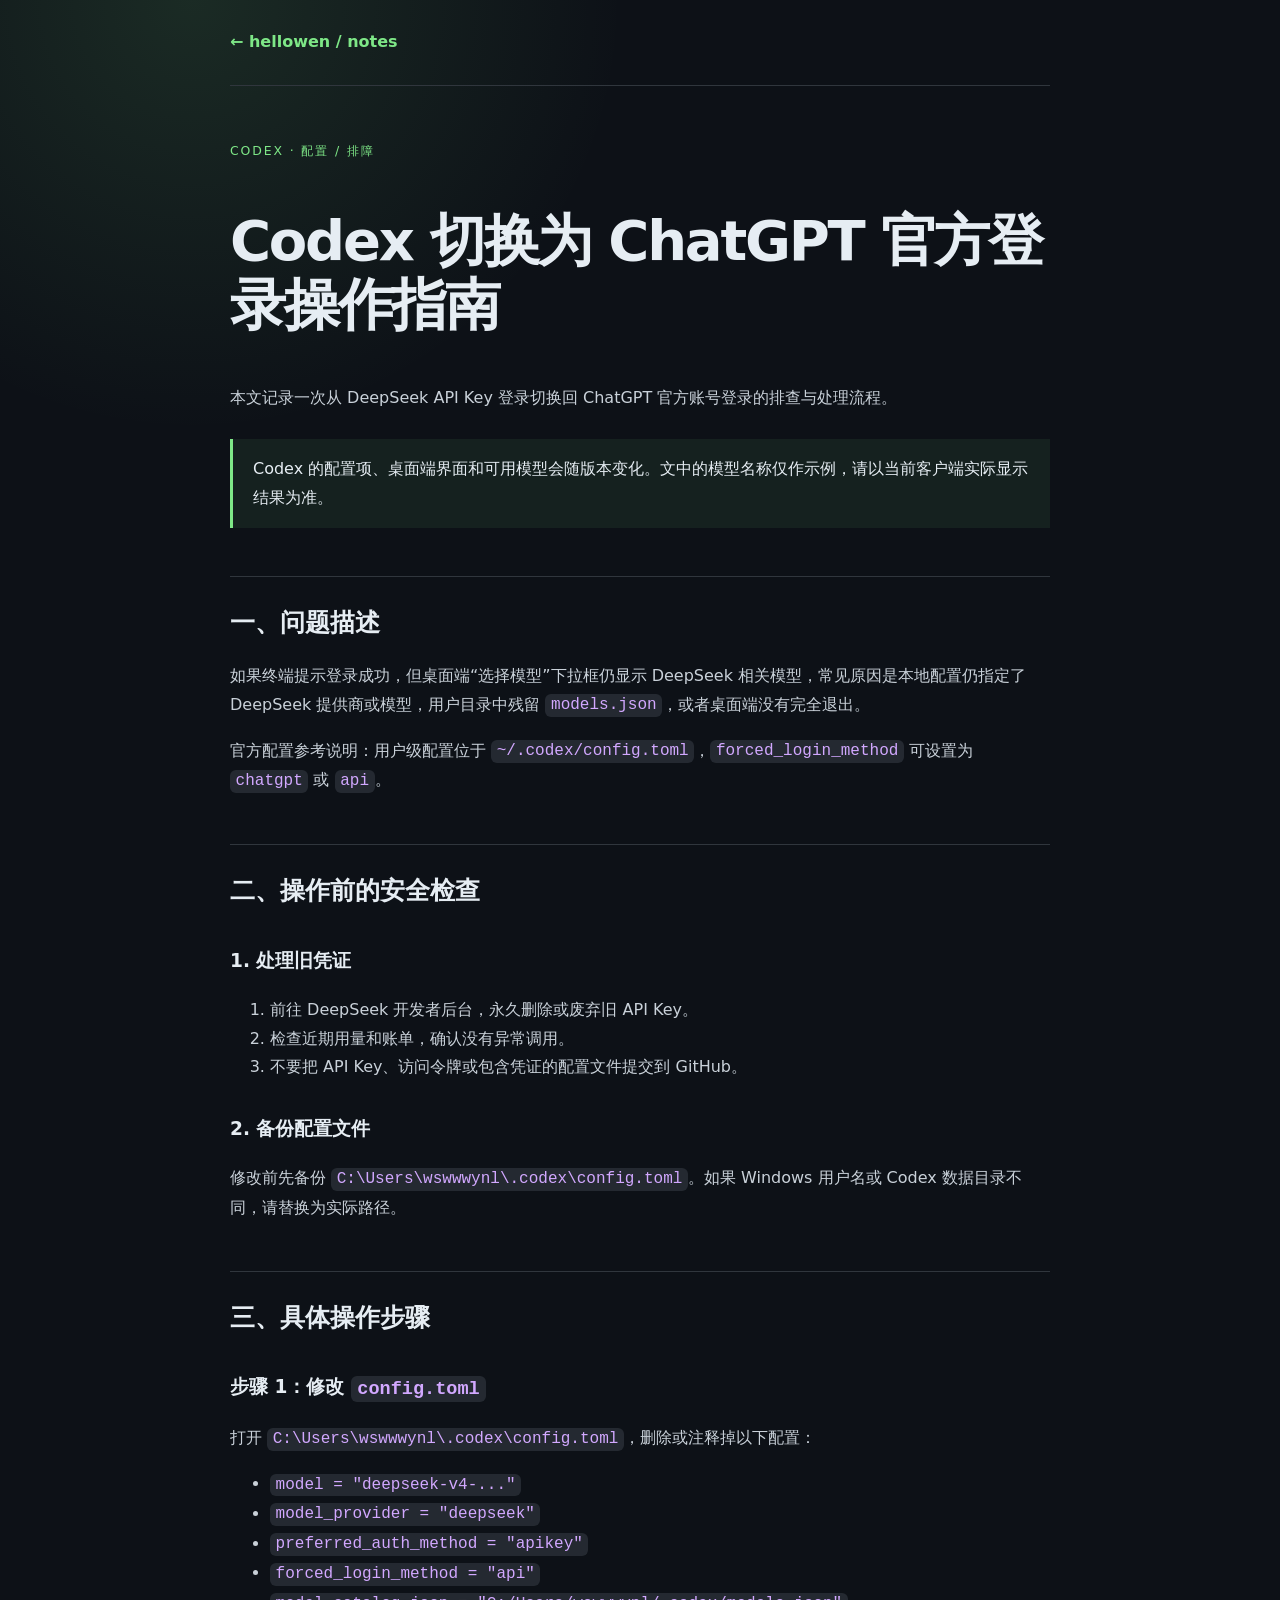
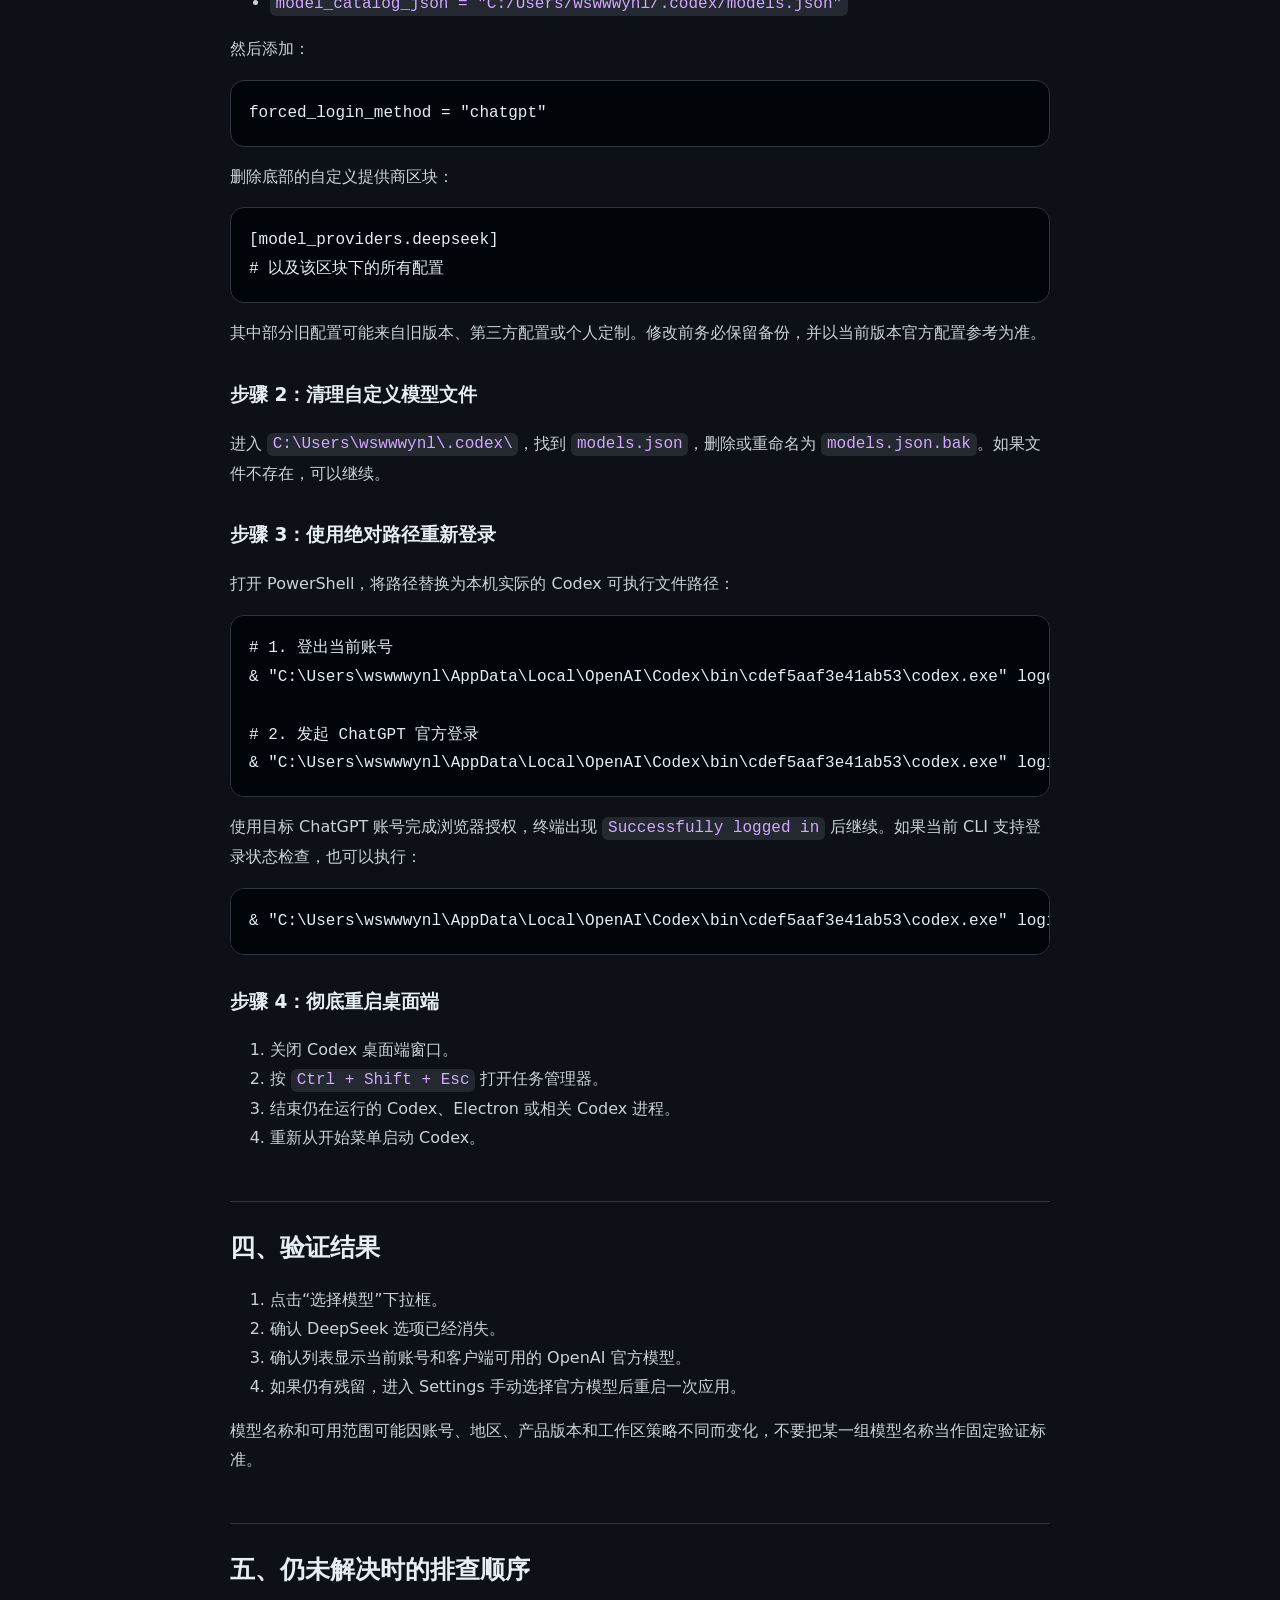
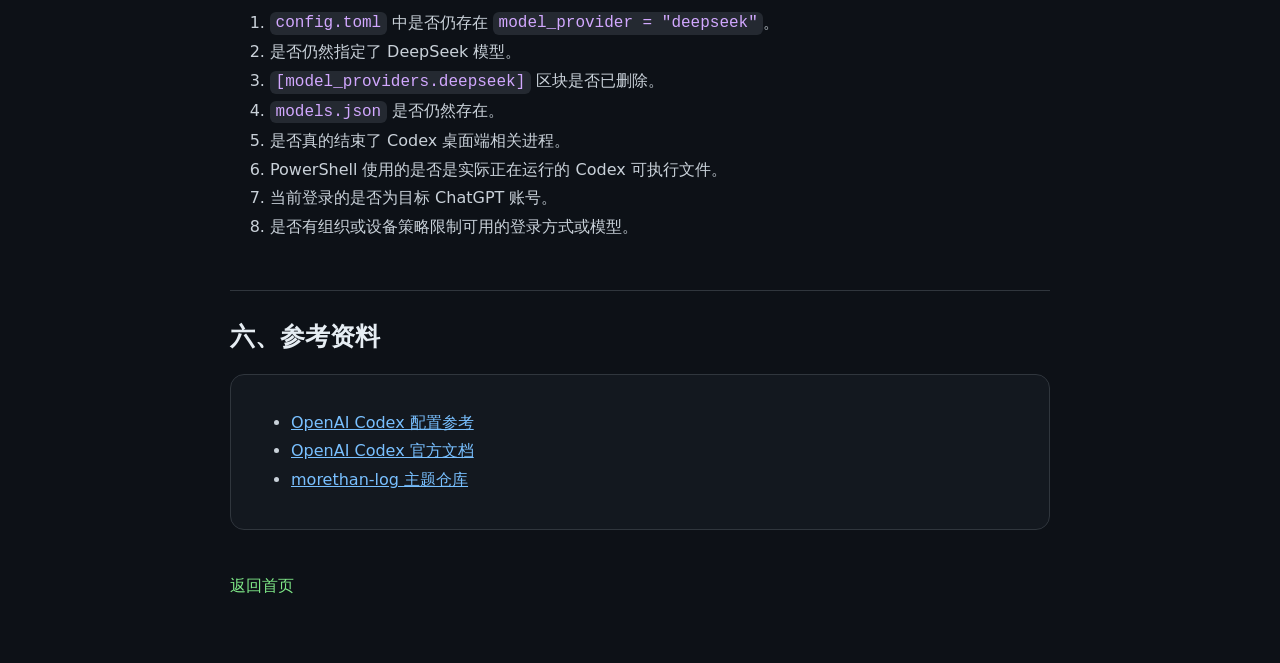
==== codex-chatgpt-login.html @ da6d73be "docs: add styled HTML reading page" ====
<!doctype html>
<html lang="zh-CN">
<head>
  <meta charset="utf-8">
  <meta name="viewport" content="width=device-width, initial-scale=1">
  <title>Codex 切换为 ChatGPT 官方登录操作指南 · hellowen</title>
  <style>
    :root{color-scheme:dark;--bg:#0d1117;--text:#e6edf3;--muted:#8b949e;--line:#30363d;--green:#7ee787;--blue:#79c0ff}*{box-sizing:border-box}body{margin:0;background:radial-gradient(circle at 15% 0,#7ee7871f,transparent 27rem),var(--bg);color:var(--text);font:16px/1.8 system-ui,-apple-system,"Segoe UI","Noto Sans SC",sans-serif}.shell{width:min(820px,calc(100% - 34px));margin:auto}.topbar{padding:28px 0;border-bottom:1px solid var(--line)}.topbar a{color:var(--green);text-decoration:none;font-weight:700}article{padding:54px 0 80px}.eyebrow{color:var(--green);font-size:.78rem;letter-spacing:.15em;text-transform:uppercase}h1{font-size:clamp(2rem,6vw,3.5rem);line-height:1.15;letter-spacing:-.04em}h2{margin:48px 0 14px;padding-top:24px;border-top:1px solid var(--line);font-size:1.55rem}h3{margin-top:30px;font-size:1.16rem}p,li{color:#c9d1d9}blockquote{margin:26px 0;padding:16px 20px;border-left:3px solid var(--green);background:#7ee78712}code{padding:.15em .35em;border-radius:6px;background:#6e768140;color:#d2a8ff}pre{overflow:auto;padding:18px;border:1px solid var(--line);border-radius:14px;background:#010409}pre code{padding:0;background:none;color:var(--text)}a{color:var(--blue)}.back{display:inline-block;margin-top:42px;color:var(--green);text-decoration:none}.refs{padding:18px 20px;border:1px solid var(--line);border-radius:14px;background:#161b22cc}
  </style>
</head>
<body><div class="shell"><div class="topbar"><a href="./">← hellowen / notes</a></div><article>
  <div class="eyebrow">Codex · 配置 / 排障</div>
  <h1>Codex 切换为 ChatGPT 官方登录操作指南</h1>
  <p>本文记录一次从 DeepSeek API Key 登录切换回 ChatGPT 官方账号登录的排查与处理流程。</p>
  <blockquote>Codex 的配置项、桌面端界面和可用模型会随版本变化。文中的模型名称仅作示例，请以当前客户端实际显示结果为准。</blockquote>
  <h2>一、问题描述</h2>
  <p>如果终端提示登录成功，但桌面端“选择模型”下拉框仍显示 DeepSeek 相关模型，常见原因是本地配置仍指定了 DeepSeek 提供商或模型，用户目录中残留 <code>models.json</code>，或者桌面端没有完全退出。</p>
  <p>官方配置参考说明：用户级配置位于 <code>~/.codex/config.toml</code>，<code>forced_login_method</code> 可设置为 <code>chatgpt</code> 或 <code>api</code>。</p>
  <h2>二、操作前的安全检查</h2>
  <h3>1. 处理旧凭证</h3>
  <ol><li>前往 DeepSeek 开发者后台，永久删除或废弃旧 API Key。</li><li>检查近期用量和账单，确认没有异常调用。</li><li>不要把 API Key、访问令牌或包含凭证的配置文件提交到 GitHub。</li></ol>
  <h3>2. 备份配置文件</h3>
  <p>修改前先备份 <code>C:\Users\wswwwynl\.codex\config.toml</code>。如果 Windows 用户名或 Codex 数据目录不同，请替换为实际路径。</p>
  <h2>三、具体操作步骤</h2>
  <h3>步骤 1：修改 <code>config.toml</code></h3>
  <p>打开 <code>C:\Users\wswwwynl\.codex\config.toml</code>，删除或注释掉以下配置：</p>
  <ul><li><code>model = "deepseek-v4-..."</code></li><li><code>model_provider = "deepseek"</code></li><li><code>preferred_auth_method = "apikey"</code></li><li><code>forced_login_method = "api"</code></li><li><code>model_catalog_json = "C:/Users/wswwwynl/.codex/models.json"</code></li></ul>
  <p>然后添加：</p><pre><code>forced_login_method = "chatgpt"</code></pre>
  <p>删除底部的自定义提供商区块：</p><pre><code>[model_providers.deepseek]
# 以及该区块下的所有配置</code></pre>
  <p>其中部分旧配置可能来自旧版本、第三方配置或个人定制。修改前务必保留备份，并以当前版本官方配置参考为准。</p>
  <h3>步骤 2：清理自定义模型文件</h3>
  <p>进入 <code>C:\Users\wswwwynl\.codex\</code>，找到 <code>models.json</code>，删除或重命名为 <code>models.json.bak</code>。如果文件不存在，可以继续。</p>
  <h3>步骤 3：使用绝对路径重新登录</h3>
  <p>打开 PowerShell，将路径替换为本机实际的 Codex 可执行文件路径：</p>
  <pre><code># 1. 登出当前账号
&amp; "C:\Users\wswwwynl\AppData\Local\OpenAI\Codex\bin\cdef5aaf3e41ab53\codex.exe" logout

# 2. 发起 ChatGPT 官方登录
&amp; "C:\Users\wswwwynl\AppData\Local\OpenAI\Codex\bin\cdef5aaf3e41ab53\codex.exe" login</code></pre>
  <p>使用目标 ChatGPT 账号完成浏览器授权，终端出现 <code>Successfully logged in</code> 后继续。如果当前 CLI 支持登录状态检查，也可以执行：</p>
  <pre><code>&amp; "C:\Users\wswwwynl\AppData\Local\OpenAI\Codex\bin\cdef5aaf3e41ab53\codex.exe" login status</code></pre>
  <h3>步骤 4：彻底重启桌面端</h3>
  <ol><li>关闭 Codex 桌面端窗口。</li><li>按 <code>Ctrl + Shift + Esc</code> 打开任务管理器。</li><li>结束仍在运行的 Codex、Electron 或相关 Codex 进程。</li><li>重新从开始菜单启动 Codex。</li></ol>
  <h2>四、验证结果</h2>
  <ol><li>点击“选择模型”下拉框。</li><li>确认 DeepSeek 选项已经消失。</li><li>确认列表显示当前账号和客户端可用的 OpenAI 官方模型。</li><li>如果仍有残留，进入 Settings 手动选择官方模型后重启一次应用。</li></ol>
  <p>模型名称和可用范围可能因账号、地区、产品版本和工作区策略不同而变化，不要把某一组模型名称当作固定验证标准。</p>
  <h2>五、仍未解决时的排查顺序</h2>
  <ol><li><code>config.toml</code> 中是否仍存在 <code>model_provider = "deepseek"</code>。</li><li>是否仍然指定了 DeepSeek 模型。</li><li><code>[model_providers.deepseek]</code> 区块是否已删除。</li><li><code>models.json</code> 是否仍然存在。</li><li>是否真的结束了 Codex 桌面端相关进程。</li><li>PowerShell 使用的是否是实际正在运行的 Codex 可执行文件。</li><li>当前登录的是否为目标 ChatGPT 账号。</li><li>是否有组织或设备策略限制可用的登录方式或模型。</li></ol>
  <h2>六、参考资料</h2><div class="refs"><ul><li><a href="https://learn.chatgpt.com/docs/config-file/config-reference">OpenAI Codex 配置参考</a></li><li><a href="https://developers.openai.com/learn/codex">OpenAI Codex 官方文档</a></li><li><a href="https://github.com/morethanmin/morethan-log">morethan-log 主题仓库</a></li></ul></div>
  <a class="back" href="./">返回首页</a>
</article></div></body></html>
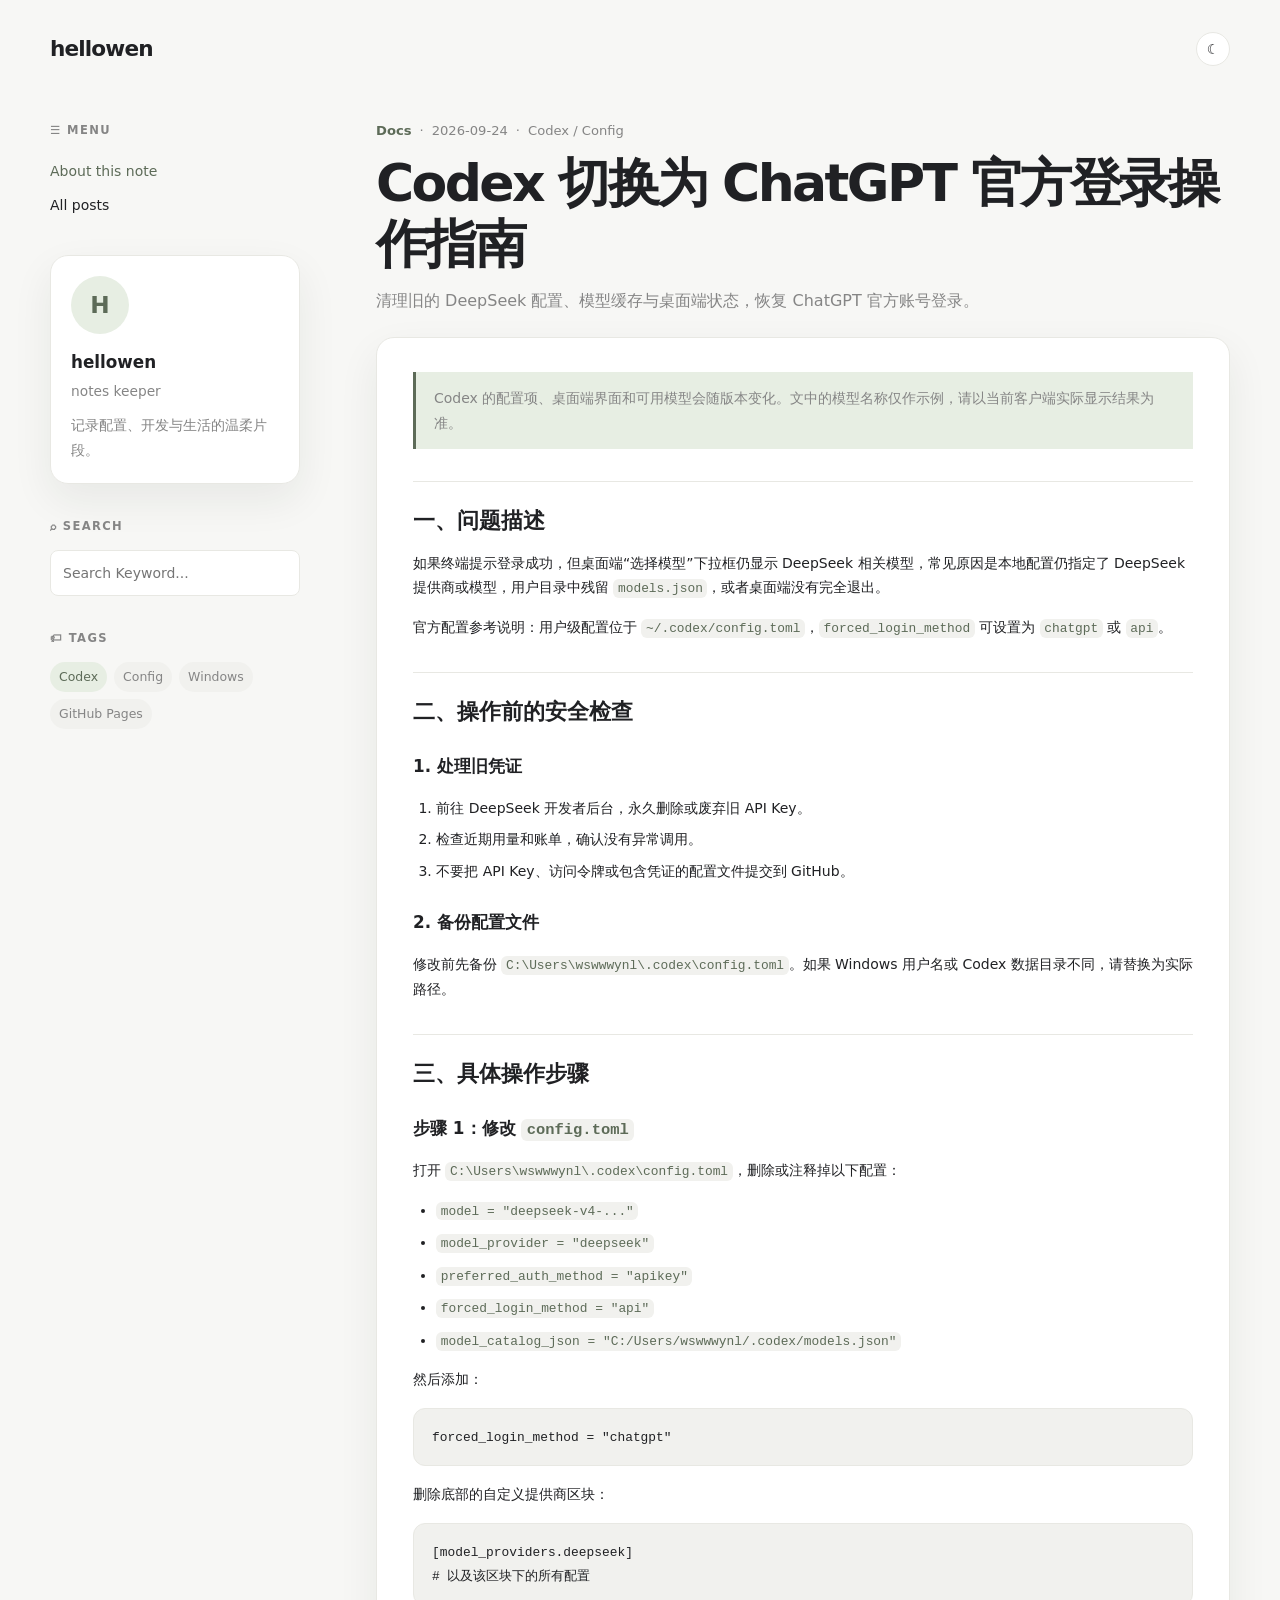
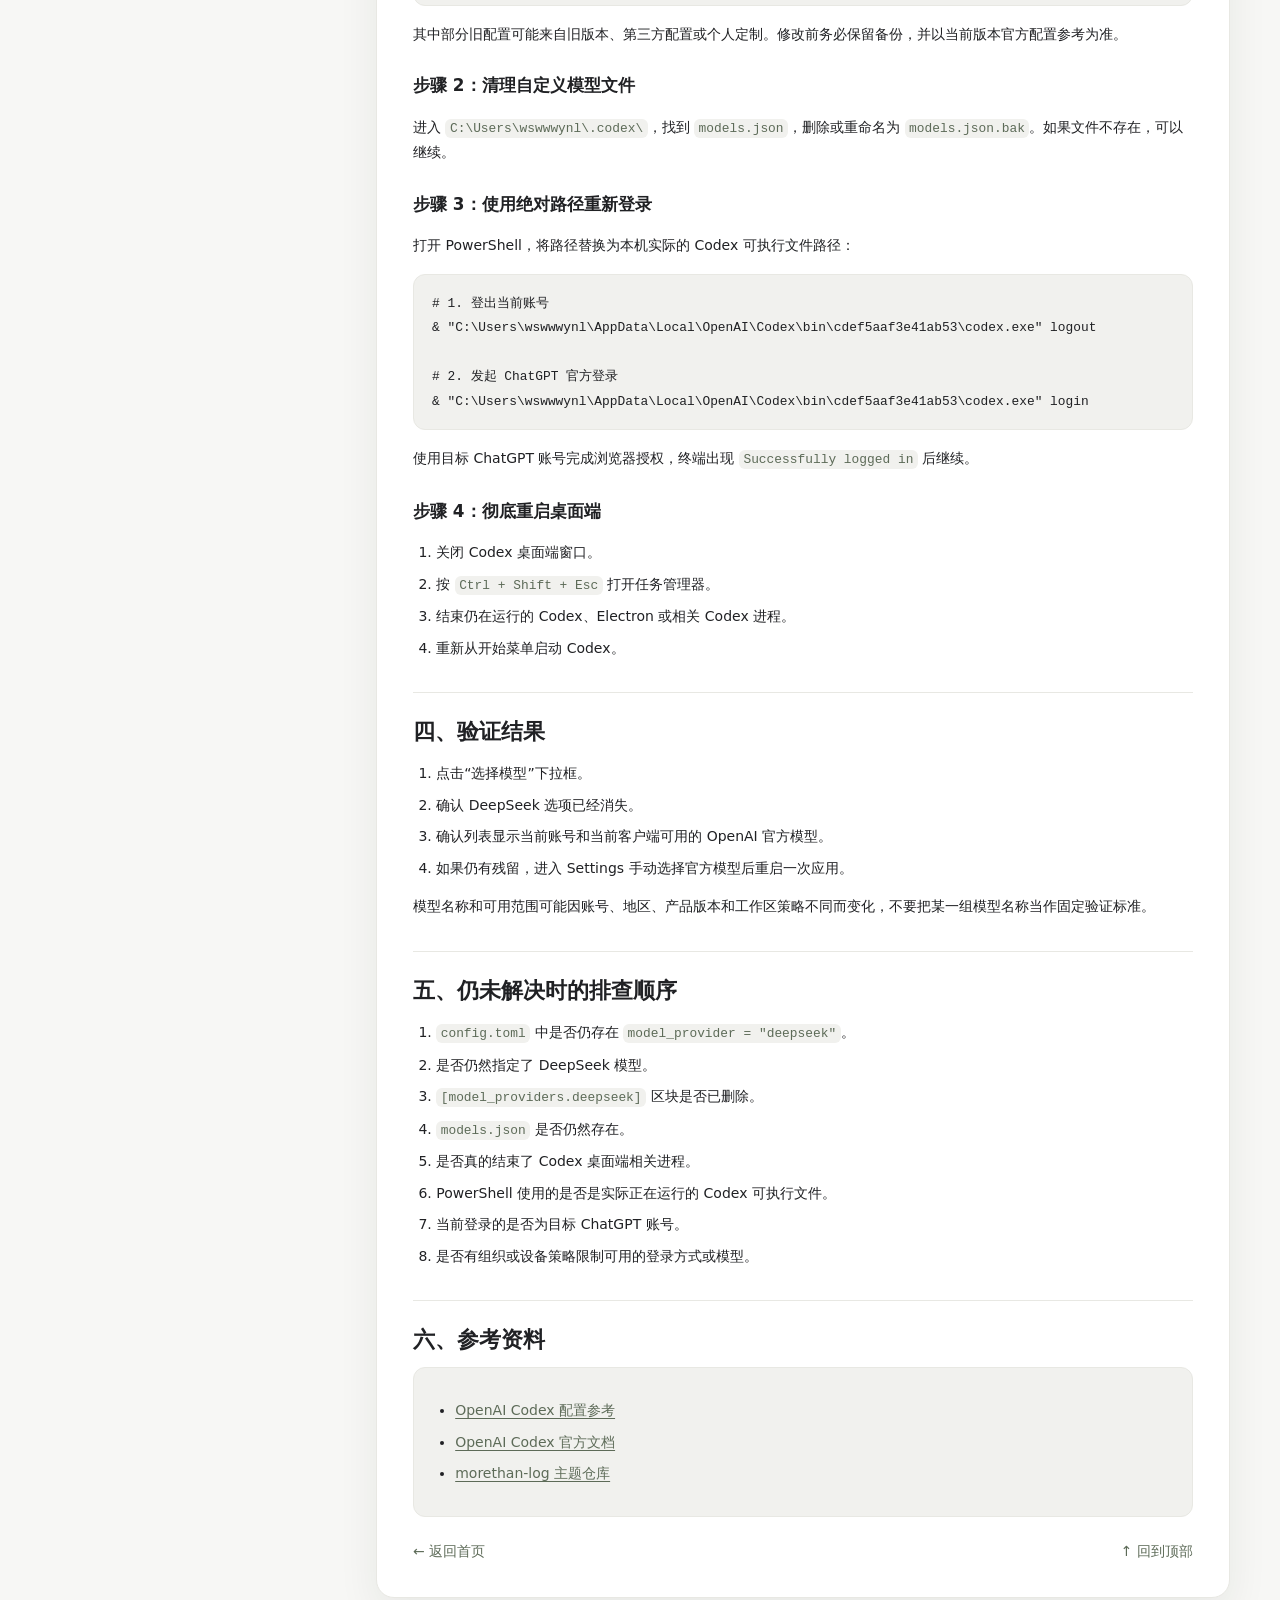
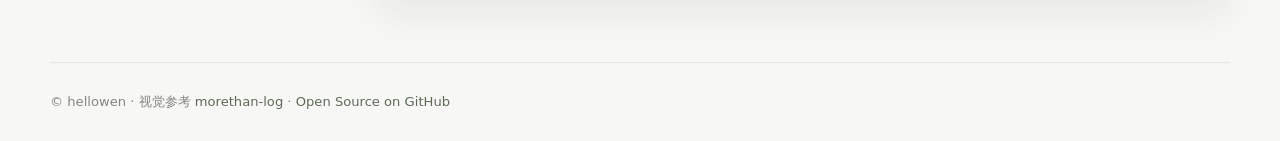
==== commit 95178fde: "style: align article page with homepage design" ====
--- a/codex-chatgpt-login.html
+++ b/codex-chatgpt-login.html
@@ -3,51 +3,255 @@
 <head>
   <meta charset="utf-8">
   <meta name="viewport" content="width=device-width, initial-scale=1">
+  <meta name="description" content="Codex 切换为 ChatGPT 官方登录操作指南">
   <title>Codex 切换为 ChatGPT 官方登录操作指南 · hellowen</title>
   <style>
-    :root{color-scheme:dark;--bg:#0d1117;--text:#e6edf3;--muted:#8b949e;--line:#30363d;--green:#7ee787;--blue:#79c0ff}*{box-sizing:border-box}body{margin:0;background:radial-gradient(circle at 15% 0,#7ee7871f,transparent 27rem),var(--bg);color:var(--text);font:16px/1.8 system-ui,-apple-system,"Segoe UI","Noto Sans SC",sans-serif}.shell{width:min(820px,calc(100% - 34px));margin:auto}.topbar{padding:28px 0;border-bottom:1px solid var(--line)}.topbar a{color:var(--green);text-decoration:none;font-weight:700}article{padding:54px 0 80px}.eyebrow{color:var(--green);font-size:.78rem;letter-spacing:.15em;text-transform:uppercase}h1{font-size:clamp(2rem,6vw,3.5rem);line-height:1.15;letter-spacing:-.04em}h2{margin:48px 0 14px;padding-top:24px;border-top:1px solid var(--line);font-size:1.55rem}h3{margin-top:30px;font-size:1.16rem}p,li{color:#c9d1d9}blockquote{margin:26px 0;padding:16px 20px;border-left:3px solid var(--green);background:#7ee78712}code{padding:.15em .35em;border-radius:6px;background:#6e768140;color:#d2a8ff}pre{overflow:auto;padding:18px;border:1px solid var(--line);border-radius:14px;background:#010409}pre code{padding:0;background:none;color:var(--text)}a{color:var(--blue)}.back{display:inline-block;margin-top:42px;color:var(--green);text-decoration:none}.refs{padding:18px 20px;border:1px solid var(--line);border-radius:14px;background:#161b22cc}
+    :root {
+      color-scheme: light;
+      --bg: #f7f7f5;
+      --surface: #ffffff;
+      --surface-soft: #f1f1ee;
+      --text: #202124;
+      --muted: #858585;
+      --line: #e8e8e3;
+      --accent: #5d6b58;
+      --accent-soft: #e7eee3;
+      --shadow: 0 16px 42px rgba(35, 38, 30, .07);
+    }
+    [data-theme="dark"] {
+      color-scheme: dark;
+      --bg: #171717;
+      --surface: #202020;
+      --surface-soft: #292929;
+      --text: #ededed;
+      --muted: #a0a0a0;
+      --line: #353535;
+      --accent: #bdd5b8;
+      --accent-soft: #2e3b2b;
+      --shadow: 0 18px 42px rgba(0, 0, 0, .18);
+    }
+    * { box-sizing: border-box; }
+    html { scroll-behavior: smooth; }
+    body {
+      margin: 0;
+      background: var(--bg);
+      color: var(--text);
+      font: 14px/1.75 Inter, ui-sans-serif, system-ui, -apple-system, "Segoe UI", "Noto Sans SC", sans-serif;
+      transition: background .2s ease, color .2s ease;
+    }
+    a { color: inherit; }
+    button, input { font: inherit; }
+    .site-shell { width: min(1180px, calc(100% - 48px)); margin: 0 auto; }
+    .topbar { display: flex; align-items: center; justify-content: space-between; padding: 30px 0 18px; }
+    .logo { font-size: 1.35rem; font-weight: 800; letter-spacing: -.04em; text-decoration: none; }
+    .theme-button {
+      width: 34px; height: 34px; border: 1px solid var(--line); border-radius: 50%;
+      background: var(--surface); color: var(--text); cursor: pointer;
+    }
+    .theme-button:hover { border-color: var(--accent); }
+    .layout { display: grid; grid-template-columns: 250px minmax(0, 1fr); gap: 76px; padding: 34px 0 64px; }
+    .sidebar { position: sticky; top: 24px; align-self: start; }
+    .sidebar-section { margin-bottom: 32px; }
+    .sidebar-heading {
+      display: flex; align-items: center; gap: 8px; margin-bottom: 14px;
+      color: var(--muted); font-size: .72rem; font-weight: 700; letter-spacing: .12em; text-transform: uppercase;
+    }
+    .sidebar-link { display: block; padding: 5px 0; color: var(--text); text-decoration: none; }
+    .sidebar-link:hover, .sidebar-link.active { color: var(--accent); }
+    .profile { padding: 20px; border: 1px solid var(--line); border-radius: 18px; background: var(--surface); box-shadow: var(--shadow); }
+    .profile-avatar { display: grid; place-items: center; width: 58px; height: 58px; margin-bottom: 14px; border-radius: 50%; background: var(--accent-soft); color: var(--accent); font-size: 1.45rem; font-weight: 800; }
+    .profile-name { margin: 0; font-size: 1.05rem; }
+    .profile-role { margin: 2px 0 10px; color: var(--muted); font-size: .86rem; }
+    .profile-bio { margin: 0; color: var(--muted); font-size: .88rem; }
+    .search { width: 100%; padding: 10px 12px; border: 1px solid var(--line); border-radius: 8px; outline: none; background: var(--surface); color: var(--text); }
+    .search:focus { border-color: var(--accent); }
+    .tags { display: flex; flex-wrap: wrap; gap: 7px; }
+    .tag { padding: 4px 9px; border-radius: 999px; background: var(--surface-soft); color: var(--muted); font-size: .78rem; }
+    .tag.active { background: var(--accent-soft); color: var(--accent); }
+    .note-header { margin-bottom: 22px; }
+    .note-meta { display: flex; flex-wrap: wrap; align-items: center; gap: 8px; color: var(--muted); font-size: .82rem; }
+    .note-category { color: var(--accent); font-weight: 700; }
+    .note-title { margin: 10px 0 12px; font-size: clamp(2rem, 5vw, 3.25rem); line-height: 1.18; letter-spacing: -.05em; }
+    .note-summary { max-width: 720px; margin: 0; color: var(--muted); font-size: 1rem; }
+    .note-card {
+      padding: 34px 36px; border: 1px solid var(--line); border-radius: 18px;
+      background: var(--surface); box-shadow: var(--shadow);
+    }
+    .note-card h2 { margin: 32px 0 12px; padding-top: 24px; border-top: 1px solid var(--line); font-size: 1.35rem; line-height: 1.4; }
+    .note-card h2:first-child { margin-top: 0; padding-top: 0; border-top: 0; }
+    .note-card h3 { margin: 25px 0 8px; font-size: 1.05rem; }
+    .note-card p, .note-card li { color: var(--text); }
+    .note-card ul, .note-card ol { padding-left: 1.45rem; }
+    .note-card li { margin: 7px 0; }
+    .note-card blockquote {
+      margin: 0 0 24px; padding: 14px 18px; border-left: 3px solid var(--accent);
+      background: var(--accent-soft); color: var(--muted);
+    }
+    .note-card code {
+      padding: .15em .35em; border-radius: 6px; background: var(--surface-soft); color: var(--accent);
+      font-size: .92em;
+    }
+    .note-card pre {
+      overflow: auto; margin: 16px 0; padding: 16px 18px; border: 1px solid var(--line);
+      border-radius: 12px; background: var(--surface-soft);
+    }
+    .note-card pre code { padding: 0; background: transparent; color: var(--text); }
+    .note-card a { color: var(--accent); text-underline-offset: 3px; }
+    .refs { padding: 16px 18px; border: 1px solid var(--line); border-radius: 12px; background: var(--surface-soft); }
+    .note-footer { display: flex; justify-content: space-between; gap: 20px; margin-top: 22px; color: var(--muted); }
+    .note-footer a { color: var(--accent); text-decoration: none; }
+    footer { padding: 28px 0 42px; border-top: 1px solid var(--line); color: var(--muted); font-size: .82rem; }
+    footer a { color: var(--accent); text-decoration: none; }
+    .mobile-nav { display: none; }
+    @media (max-width: 760px) {
+      .site-shell { width: min(100% - 28px, 620px); }
+      .topbar { padding-top: 20px; }
+      .layout { display: block; padding-top: 12px; }
+      .sidebar { position: static; display: grid; gap: 18px; margin-bottom: 34px; }
+      .sidebar-section { margin: 0; }
+      .profile { display: grid; grid-template-columns: 58px 1fr; column-gap: 14px; }
+      .profile-avatar { grid-row: span 3; margin: 0; }
+      .profile-name, .profile-role, .profile-bio { grid-column: 2; }
+      .profile-name { align-self: end; }
+      .profile-role { margin: 0; }
+      .profile-bio { align-self: start; }
+      .mobile-nav { display: flex; gap: 18px; }
+      .mobile-nav a { color: var(--muted); text-decoration: none; }
+      .sidebar .sidebar-section:nth-of-type(1) { display: none; }
+      .note-card { padding: 24px 20px; }
+    }
   </style>
 </head>
-<body><div class="shell"><div class="topbar"><a href="./">← hellowen / notes</a></div><article>
-  <div class="eyebrow">Codex · 配置 / 排障</div>
-  <h1>Codex 切换为 ChatGPT 官方登录操作指南</h1>
-  <p>本文记录一次从 DeepSeek API Key 登录切换回 ChatGPT 官方账号登录的排查与处理流程。</p>
-  <blockquote>Codex 的配置项、桌面端界面和可用模型会随版本变化。文中的模型名称仅作示例，请以当前客户端实际显示结果为准。</blockquote>
-  <h2>一、问题描述</h2>
-  <p>如果终端提示登录成功，但桌面端“选择模型”下拉框仍显示 DeepSeek 相关模型，常见原因是本地配置仍指定了 DeepSeek 提供商或模型，用户目录中残留 <code>models.json</code>，或者桌面端没有完全退出。</p>
-  <p>官方配置参考说明：用户级配置位于 <code>~/.codex/config.toml</code>，<code>forced_login_method</code> 可设置为 <code>chatgpt</code> 或 <code>api</code>。</p>
-  <h2>二、操作前的安全检查</h2>
-  <h3>1. 处理旧凭证</h3>
-  <ol><li>前往 DeepSeek 开发者后台，永久删除或废弃旧 API Key。</li><li>检查近期用量和账单，确认没有异常调用。</li><li>不要把 API Key、访问令牌或包含凭证的配置文件提交到 GitHub。</li></ol>
-  <h3>2. 备份配置文件</h3>
-  <p>修改前先备份 <code>C:\Users\wswwwynl\.codex\config.toml</code>。如果 Windows 用户名或 Codex 数据目录不同，请替换为实际路径。</p>
-  <h2>三、具体操作步骤</h2>
-  <h3>步骤 1：修改 <code>config.toml</code></h3>
-  <p>打开 <code>C:\Users\wswwwynl\.codex\config.toml</code>，删除或注释掉以下配置：</p>
-  <ul><li><code>model = "deepseek-v4-..."</code></li><li><code>model_provider = "deepseek"</code></li><li><code>preferred_auth_method = "apikey"</code></li><li><code>forced_login_method = "api"</code></li><li><code>model_catalog_json = "C:/Users/wswwwynl/.codex/models.json"</code></li></ul>
-  <p>然后添加：</p><pre><code>forced_login_method = "chatgpt"</code></pre>
-  <p>删除底部的自定义提供商区块：</p><pre><code>[model_providers.deepseek]
+<body>
+  <div class="site-shell">
+    <header class="topbar">
+      <a class="logo" href="./">hellowen</a>
+      <button class="theme-button" id="theme-toggle" aria-label="切换主题">☾</button>
+    </header>
+
+    <div class="layout">
+      <aside class="sidebar" aria-label="博客侧栏">
+        <div class="sidebar-section">
+          <div class="sidebar-heading">☰ Menu</div>
+          <a class="sidebar-link active" href="codex-chatgpt-login.html">About this note</a>
+          <a class="sidebar-link" href="./#posts">All posts</a>
+        </div>
+
+        <div class="sidebar-section profile">
+          <div class="profile-avatar" aria-hidden="true">H</div>
+          <h2 class="profile-name">hellowen</h2>
+          <div class="profile-role">notes keeper</div>
+          <p class="profile-bio">记录配置、开发与生活的温柔片段。</p>
+        </div>
+
+        <div class="sidebar-section">
+          <div class="sidebar-heading">⌕ Search</div>
+          <input class="search" type="search" placeholder="Search Keyword..." aria-label="搜索文章">
+        </div>
+
+        <div class="sidebar-section">
+          <div class="sidebar-heading">🏷 Tags</div>
+          <div class="tags">
+            <span class="tag active">Codex</span>
+            <span class="tag">Config</span>
+            <span class="tag">Windows</span>
+            <span class="tag">GitHub Pages</span>
+          </div>
+        </div>
+
+        <nav class="mobile-nav" aria-label="页脚导航">
+          <a href="https://github.com/presson8/hellowen">GitHub</a>
+          <a href="https://github.com/morethanmin/morethan-log">Theme</a>
+        </nav>
+      </aside>
+
+      <main>
+        <header class="note-header">
+          <div class="note-meta"><span class="note-category">Docs</span><span>·</span><span>2026-09-24</span><span>·</span><span>Codex / Config</span></div>
+          <h1 class="note-title">Codex 切换为 ChatGPT 官方登录操作指南</h1>
+          <p class="note-summary">清理旧的 DeepSeek 配置、模型缓存与桌面端状态，恢复 ChatGPT 官方账号登录。</p>
+        </header>
+
+        <article class="note-card">
+          <blockquote>Codex 的配置项、桌面端界面和可用模型会随版本变化。文中的模型名称仅作示例，请以当前客户端实际显示结果为准。</blockquote>
+
+          <h2>一、问题描述</h2>
+          <p>如果终端提示登录成功，但桌面端“选择模型”下拉框仍显示 DeepSeek 相关模型，常见原因是本地配置仍指定了 DeepSeek 提供商或模型，用户目录中残留 <code>models.json</code>，或者桌面端没有完全退出。</p>
+          <p>官方配置参考说明：用户级配置位于 <code>~/.codex/config.toml</code>，<code>forced_login_method</code> 可设置为 <code>chatgpt</code> 或 <code>api</code>。</p>
+
+          <h2>二、操作前的安全检查</h2>
+          <h3>1. 处理旧凭证</h3>
+          <ol><li>前往 DeepSeek 开发者后台，永久删除或废弃旧 API Key。</li><li>检查近期用量和账单，确认没有异常调用。</li><li>不要把 API Key、访问令牌或包含凭证的配置文件提交到 GitHub。</li></ol>
+          <h3>2. 备份配置文件</h3>
+          <p>修改前先备份 <code>C:\Users\wswwwynl\.codex\config.toml</code>。如果 Windows 用户名或 Codex 数据目录不同，请替换为实际路径。</p>
+
+          <h2>三、具体操作步骤</h2>
+          <h3>步骤 1：修改 <code>config.toml</code></h3>
+          <p>打开 <code>C:\Users\wswwwynl\.codex\config.toml</code>，删除或注释掉以下配置：</p>
+          <ul><li><code>model = "deepseek-v4-..."</code></li><li><code>model_provider = "deepseek"</code></li><li><code>preferred_auth_method = "apikey"</code></li><li><code>forced_login_method = "api"</code></li><li><code>model_catalog_json = "C:/Users/wswwwynl/.codex/models.json"</code></li></ul>
+          <p>然后添加：</p>
+          <pre><code>forced_login_method = "chatgpt"</code></pre>
+          <p>删除底部的自定义提供商区块：</p>
+          <pre><code>[model_providers.deepseek]
 # 以及该区块下的所有配置</code></pre>
-  <p>其中部分旧配置可能来自旧版本、第三方配置或个人定制。修改前务必保留备份，并以当前版本官方配置参考为准。</p>
-  <h3>步骤 2：清理自定义模型文件</h3>
-  <p>进入 <code>C:\Users\wswwwynl\.codex\</code>，找到 <code>models.json</code>，删除或重命名为 <code>models.json.bak</code>。如果文件不存在，可以继续。</p>
-  <h3>步骤 3：使用绝对路径重新登录</h3>
-  <p>打开 PowerShell，将路径替换为本机实际的 Codex 可执行文件路径：</p>
-  <pre><code># 1. 登出当前账号
+          <p>其中部分旧配置可能来自旧版本、第三方配置或个人定制。修改前务必保留备份，并以当前版本官方配置参考为准。</p>
+
+          <h3>步骤 2：清理自定义模型文件</h3>
+          <p>进入 <code>C:\Users\wswwwynl\.codex\</code>，找到 <code>models.json</code>，删除或重命名为 <code>models.json.bak</code>。如果文件不存在，可以继续。</p>
+
+          <h3>步骤 3：使用绝对路径重新登录</h3>
+          <p>打开 PowerShell，将路径替换为本机实际的 Codex 可执行文件路径：</p>
+          <pre><code># 1. 登出当前账号
 &amp; "C:\Users\wswwwynl\AppData\Local\OpenAI\Codex\bin\cdef5aaf3e41ab53\codex.exe" logout
 
 # 2. 发起 ChatGPT 官方登录
 &amp; "C:\Users\wswwwynl\AppData\Local\OpenAI\Codex\bin\cdef5aaf3e41ab53\codex.exe" login</code></pre>
-  <p>使用目标 ChatGPT 账号完成浏览器授权，终端出现 <code>Successfully logged in</code> 后继续。如果当前 CLI 支持登录状态检查，也可以执行：</p>
-  <pre><code>&amp; "C:\Users\wswwwynl\AppData\Local\OpenAI\Codex\bin\cdef5aaf3e41ab53\codex.exe" login status</code></pre>
-  <h3>步骤 4：彻底重启桌面端</h3>
-  <ol><li>关闭 Codex 桌面端窗口。</li><li>按 <code>Ctrl + Shift + Esc</code> 打开任务管理器。</li><li>结束仍在运行的 Codex、Electron 或相关 Codex 进程。</li><li>重新从开始菜单启动 Codex。</li></ol>
-  <h2>四、验证结果</h2>
-  <ol><li>点击“选择模型”下拉框。</li><li>确认 DeepSeek 选项已经消失。</li><li>确认列表显示当前账号和客户端可用的 OpenAI 官方模型。</li><li>如果仍有残留，进入 Settings 手动选择官方模型后重启一次应用。</li></ol>
-  <p>模型名称和可用范围可能因账号、地区、产品版本和工作区策略不同而变化，不要把某一组模型名称当作固定验证标准。</p>
-  <h2>五、仍未解决时的排查顺序</h2>
-  <ol><li><code>config.toml</code> 中是否仍存在 <code>model_provider = "deepseek"</code>。</li><li>是否仍然指定了 DeepSeek 模型。</li><li><code>[model_providers.deepseek]</code> 区块是否已删除。</li><li><code>models.json</code> 是否仍然存在。</li><li>是否真的结束了 Codex 桌面端相关进程。</li><li>PowerShell 使用的是否是实际正在运行的 Codex 可执行文件。</li><li>当前登录的是否为目标 ChatGPT 账号。</li><li>是否有组织或设备策略限制可用的登录方式或模型。</li></ol>
-  <h2>六、参考资料</h2><div class="refs"><ul><li><a href="https://learn.chatgpt.com/docs/config-file/config-reference">OpenAI Codex 配置参考</a></li><li><a href="https://developers.openai.com/learn/codex">OpenAI Codex 官方文档</a></li><li><a href="https://github.com/morethanmin/morethan-log">morethan-log 主题仓库</a></li></ul></div>
-  <a class="back" href="./">返回首页</a>
-</article></div></body></html>
-
+          <p>使用目标 ChatGPT 账号完成浏览器授权，终端出现 <code>Successfully logged in</code> 后继续。</p>
+
+          <h3>步骤 4：彻底重启桌面端</h3>
+          <ol><li>关闭 Codex 桌面端窗口。</li><li>按 <code>Ctrl + Shift + Esc</code> 打开任务管理器。</li><li>结束仍在运行的 Codex、Electron 或相关 Codex 进程。</li><li>重新从开始菜单启动 Codex。</li></ol>
+
+          <h2>四、验证结果</h2>
+          <ol><li>点击“选择模型”下拉框。</li><li>确认 DeepSeek 选项已经消失。</li><li>确认列表显示当前账号和当前客户端可用的 OpenAI 官方模型。</li><li>如果仍有残留，进入 Settings 手动选择官方模型后重启一次应用。</li></ol>
+          <p>模型名称和可用范围可能因账号、地区、产品版本和工作区策略不同而变化，不要把某一组模型名称当作固定验证标准。</p>
+
+          <h2>五、仍未解决时的排查顺序</h2>
+          <ol><li><code>config.toml</code> 中是否仍存在 <code>model_provider = "deepseek"</code>。</li><li>是否仍然指定了 DeepSeek 模型。</li><li><code>[model_providers.deepseek]</code> 区块是否已删除。</li><li><code>models.json</code> 是否仍然存在。</li><li>是否真的结束了 Codex 桌面端相关进程。</li><li>PowerShell 使用的是否是实际正在运行的 Codex 可执行文件。</li><li>当前登录的是否为目标 ChatGPT 账号。</li><li>是否有组织或设备策略限制可用的登录方式或模型。</li></ol>
+
+          <h2>六、参考资料</h2>
+          <div class="refs"><ul><li><a href="https://learn.chatgpt.com/docs/config-file/config-reference">OpenAI Codex 配置参考</a></li><li><a href="https://developers.openai.com/learn/codex">OpenAI Codex 官方文档</a></li><li><a href="https://github.com/morethanmin/morethan-log">morethan-log 主题仓库</a></li></ul></div>
+
+          <div class="note-footer"><a href="./">← 返回首页</a><a href="#top" onclick="window.scrollTo({top:0,behavior:'smooth'});return false;">↑ 回到顶部</a></div>
+        </article>
+      </main>
+    </div>
+
+    <footer>
+      © hellowen · 视觉参考 <a href="https://github.com/morethanmin/morethan-log">morethan-log</a> ·
+      <a href="https://github.com/presson8/hellowen">Open Source on GitHub</a>
+    </footer>
+  </div>
+
+  <script>
+    (function () {
+      var root = document.documentElement;
+      var button = document.getElementById("theme-toggle");
+      var saved = localStorage.getItem("hellowen-theme");
+      if (saved === "dark") root.setAttribute("data-theme", "dark");
+      button.textContent = root.getAttribute("data-theme") === "dark" ? "☀" : "☾";
+      button.addEventListener("click", function () {
+        var dark = root.getAttribute("data-theme") === "dark";
+        if (dark) {
+          root.removeAttribute("data-theme");
+          localStorage.setItem("hellowen-theme", "light");
+          button.textContent = "☾";
+        } else {
+          root.setAttribute("data-theme", "dark");
+          localStorage.setItem("hellowen-theme", "dark");
+          button.textContent = "☀";
+        }
+      });
+    }());
+  </script>
+</body>
+</html>
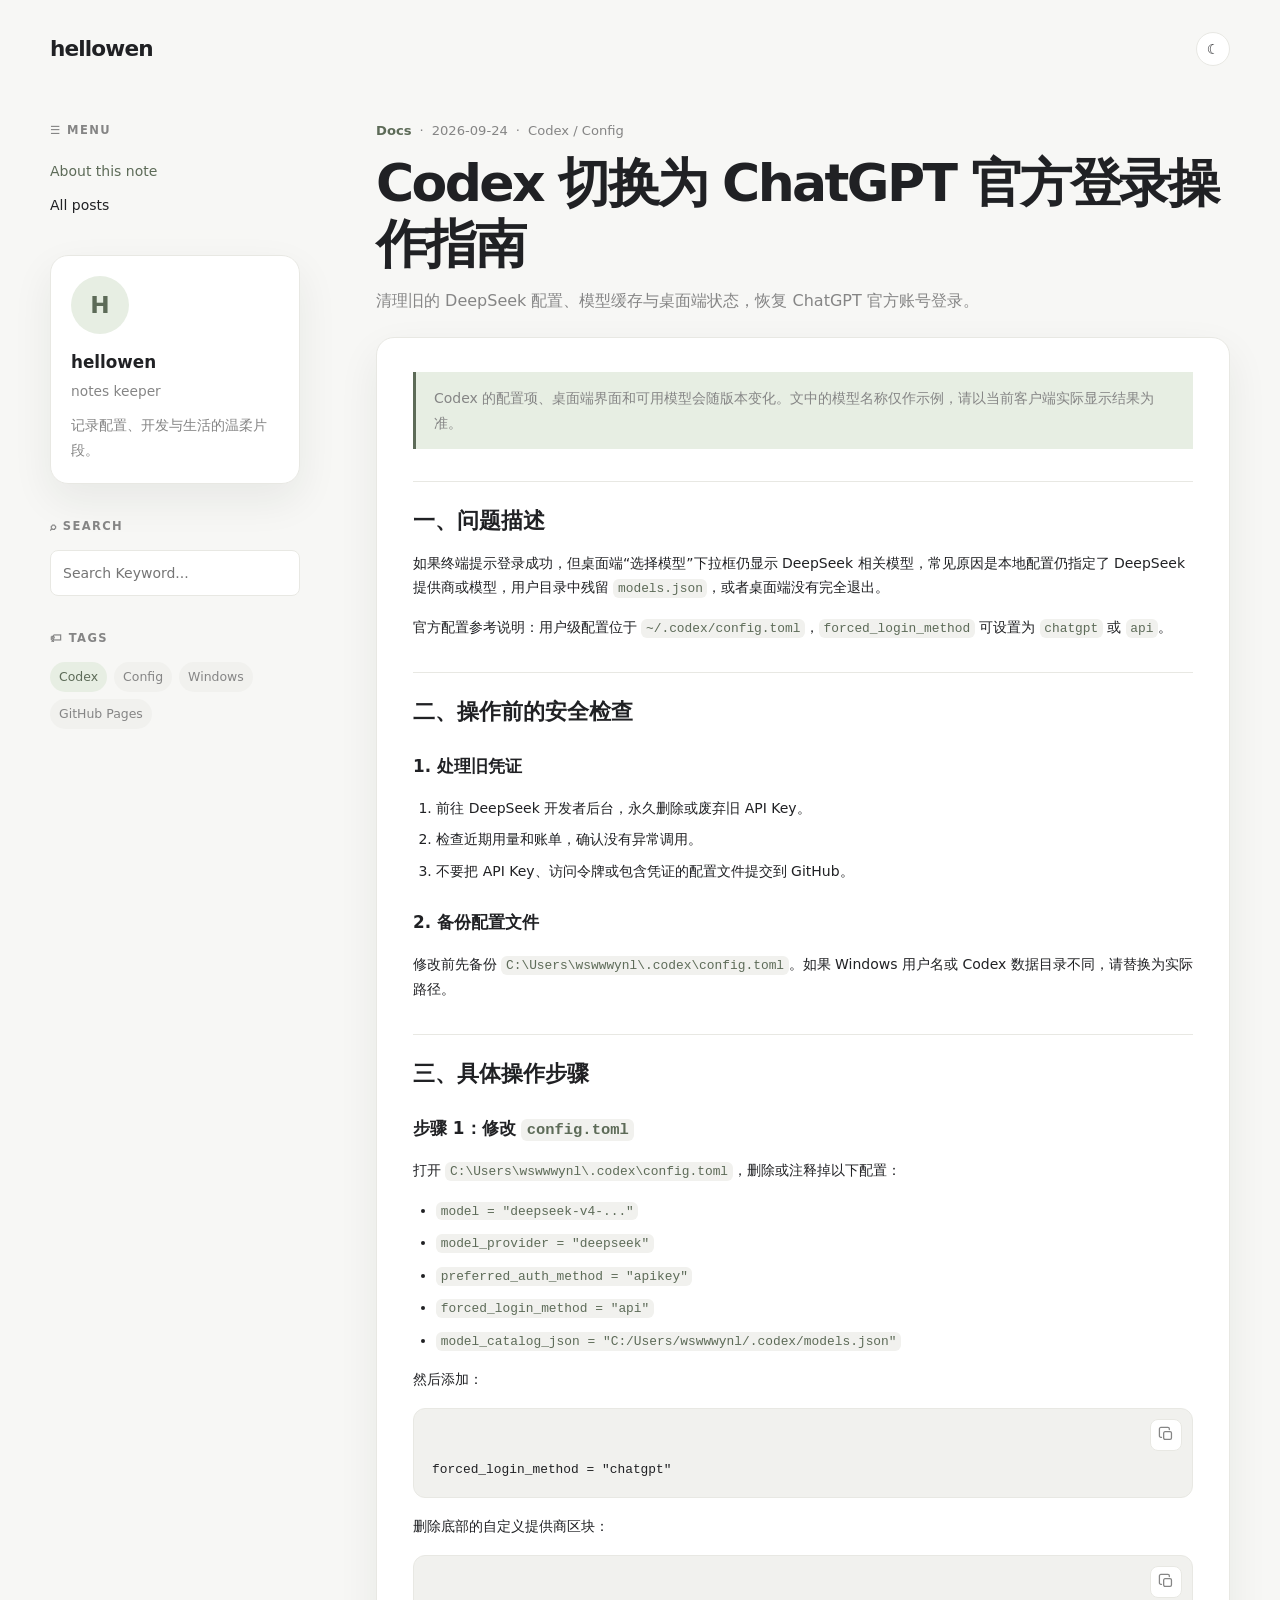
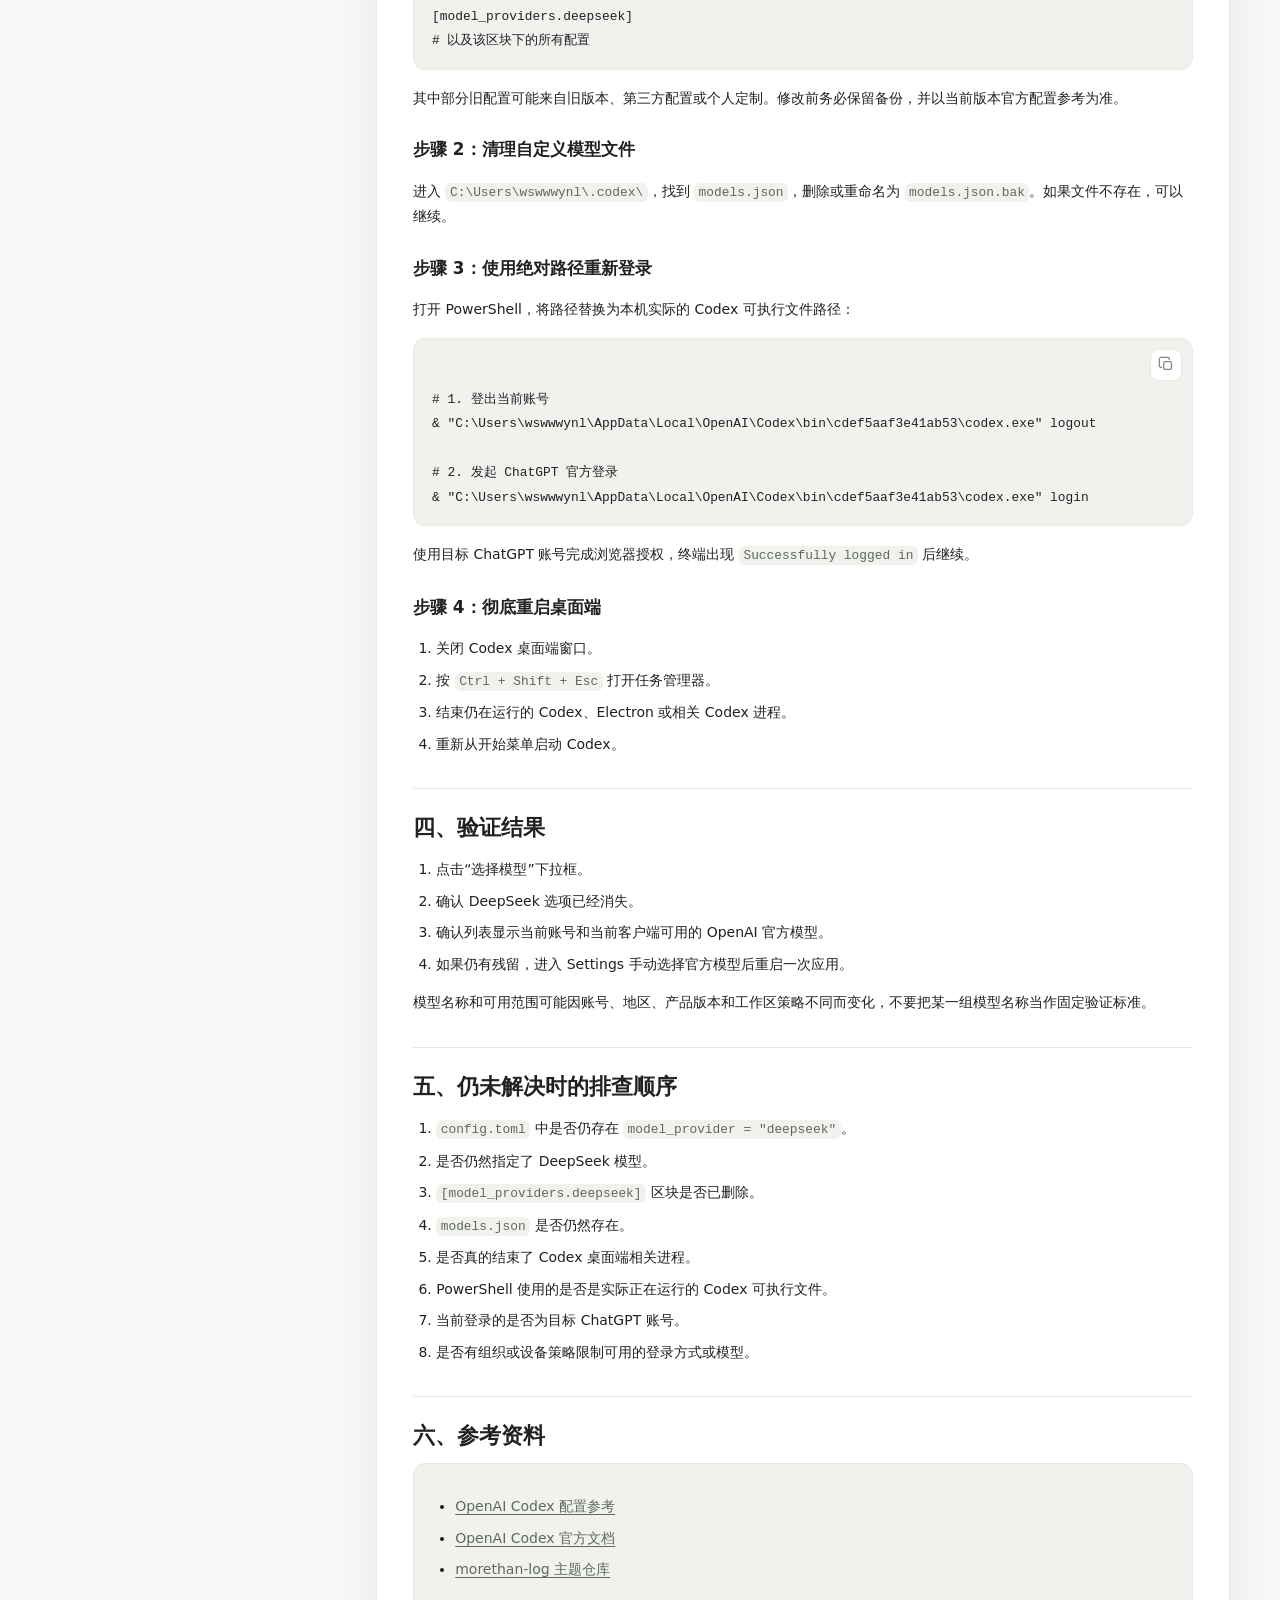
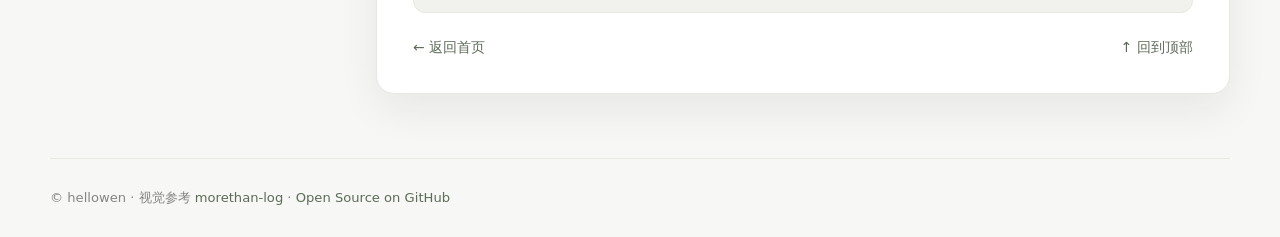
==== commit 3d6a01ad: "feat: add copy buttons to article code blocks" ====
--- a/codex-chatgpt-login.html
+++ b/codex-chatgpt-login.html
@@ -92,10 +92,26 @@
       font-size: .92em;
     }
     .note-card pre {
-      overflow: auto; margin: 16px 0; padding: 16px 18px; border: 1px solid var(--line);
-      border-radius: 12px; background: var(--surface-soft);
+      position: relative; overflow: auto; margin: 16px 0; padding: 48px 18px 16px;
+      border: 1px solid var(--line); border-radius: 12px; background: var(--surface-soft);
     }
     .note-card pre code { padding: 0; background: transparent; color: var(--text); }
+    .copy-button {
+      position: absolute; top: 10px; right: 10px; display: inline-grid; place-items: center;
+      width: 32px; height: 32px; padding: 0; border: 1px solid var(--line);
+      border-radius: 8px; background: var(--surface); color: var(--muted); cursor: pointer;
+      transition: color .2s ease, border-color .2s ease, background .2s ease;
+    }
+    .copy-button:hover, .copy-button[data-copied="true"] {
+      border-color: var(--accent); color: var(--accent); background: var(--accent-soft);
+    }
+    .copy-button svg { width: 17px; height: 17px; }
+    .copy-message {
+      position: absolute; top: 16px; right: 50px; color: var(--accent);
+      font-size: .78rem; opacity: 0; transform: translateY(-2px);
+      pointer-events: none; transition: opacity .2s ease, transform .2s ease;
+    }
+    .copy-message.show { opacity: 1; transform: translateY(0); }
     .note-card a { color: var(--accent); text-underline-offset: 3px; }
     .refs { padding: 16px 18px; border: 1px solid var(--line); border-radius: 12px; background: var(--surface-soft); }
     .note-footer { display: flex; justify-content: space-between; gap: 20px; margin-top: 22px; color: var(--muted); }
@@ -233,6 +249,71 @@
   </div>
 
   <script>
+    function copyIcon() {
+      return '<svg viewBox="0 0 24 24" fill="none" stroke="currentColor" stroke-width="1.8" stroke-linecap="round" stroke-linejoin="round" aria-hidden="true"><rect x="8" y="8" width="11" height="11" rx="2"></rect><path d="M5 16H4a2 2 0 0 1-2-2V4a2 2 0 0 1 2-2h10a2 2 0 0 1 2 2v1"></path></svg>';
+    }
+
+    function checkIcon() {
+      return '<svg viewBox="0 0 24 24" fill="none" stroke="currentColor" stroke-width="2" stroke-linecap="round" stroke-linejoin="round" aria-hidden="true"><path d="m5 12 4 4L19 6"></path></svg>';
+    }
+
+    function fallbackCopy(text) {
+      var textarea = document.createElement("textarea");
+      textarea.value = text;
+      textarea.setAttribute("readonly", "");
+      textarea.style.position = "fixed";
+      textarea.style.opacity = "0";
+      document.body.appendChild(textarea);
+      textarea.select();
+      var copied = document.execCommand("copy");
+      document.body.removeChild(textarea);
+      return copied ? Promise.resolve() : Promise.reject(new Error("copy failed"));
+    }
+
+    function copyText(text) {
+      if (navigator.clipboard && window.isSecureContext) {
+        return navigator.clipboard.writeText(text);
+      }
+      return fallbackCopy(text);
+    }
+
+    document.querySelectorAll(".note-card pre").forEach(function (pre) {
+      var button = document.createElement("button");
+      var message = document.createElement("span");
+      var timer;
+
+      button.type = "button";
+      button.className = "copy-button";
+      button.setAttribute("aria-label", "复制代码");
+      button.title = "复制代码";
+      button.innerHTML = copyIcon();
+
+      message.className = "copy-message";
+      message.textContent = "已复制";
+      pre.appendChild(button);
+      pre.appendChild(message);
+
+      button.addEventListener("click", function () {
+        var code = pre.querySelector("code");
+        copyText(code ? code.textContent : pre.textContent).then(function () {
+          window.clearTimeout(timer);
+          button.dataset.copied = "true";
+          button.innerHTML = checkIcon();
+          button.setAttribute("aria-label", "已复制");
+          button.title = "已复制";
+          message.classList.add("show");
+
+          timer = window.setTimeout(function () {
+            button.dataset.copied = "false";
+            button.innerHTML = copyIcon();
+            button.setAttribute("aria-label", "复制代码");
+            button.title = "复制代码";
+            message.classList.remove("show");
+          }, 2000);
+        });
+      });
+    });
+
     (function () {
       var root = document.documentElement;
       var button = document.getElementById("theme-toggle");
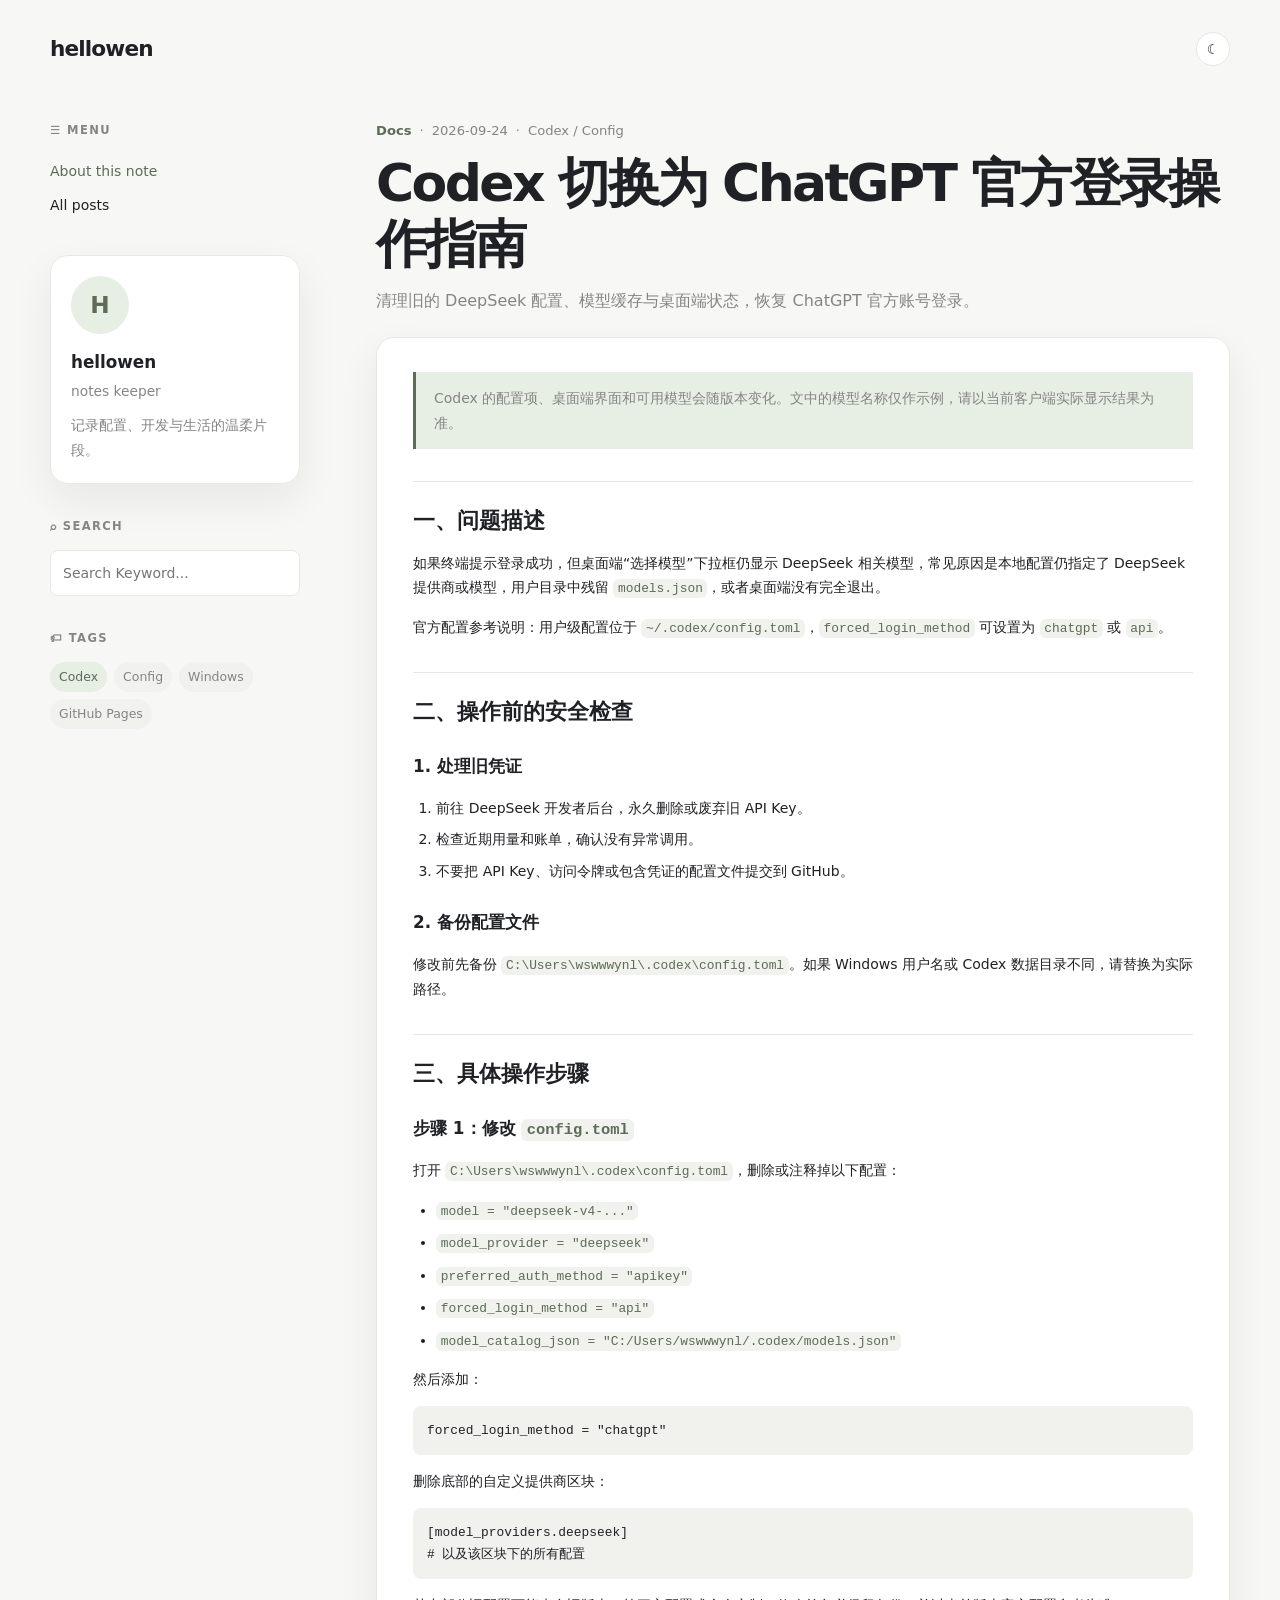
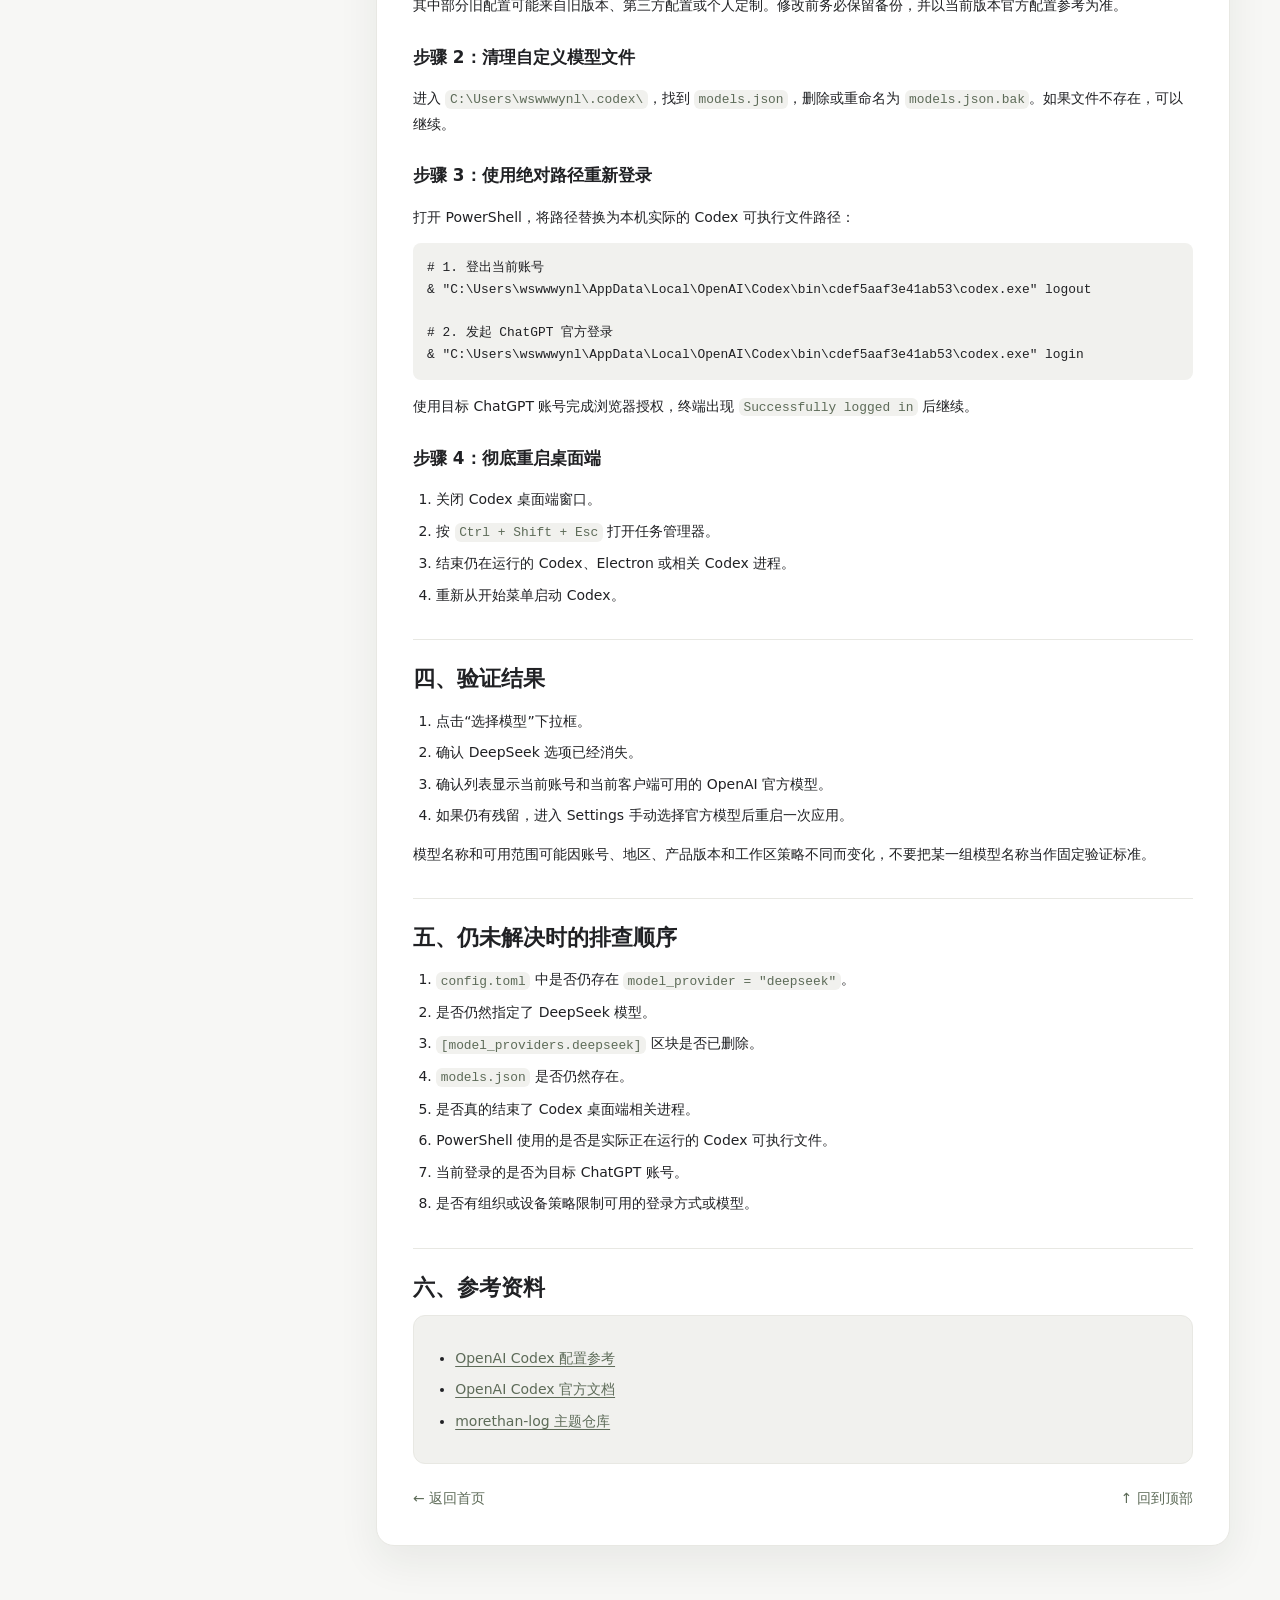
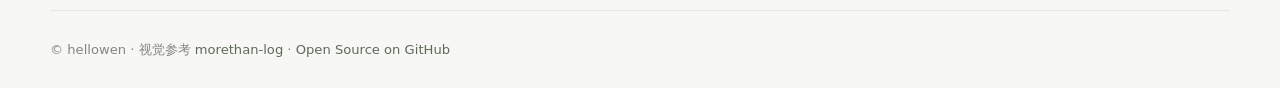
==== commit d02e87b7: "style: match morethan-log code blocks" ====
--- a/codex-chatgpt-login.html
+++ b/codex-chatgpt-login.html
@@ -92,26 +92,39 @@
       font-size: .92em;
     }
     .note-card pre {
-      position: relative; overflow: auto; margin: 16px 0; padding: 48px 18px 16px;
-      border: 1px solid var(--line); border-radius: 12px; background: var(--surface-soft);
+      position: relative; display: block; overflow: auto; width: 100%; margin: 4px 0;
+      padding: 1em; border: 0; border-radius: 8px; background: var(--surface-soft);
+      font-family: SFMono-Regular, Consolas, "Liberation Mono", Menlo, Courier, monospace;
+      line-height: 1.55; tab-size: 2;
     }
     .note-card pre code { padding: 0; background: transparent; color: var(--text); }
+    .copy-area {
+      position: absolute; top: 1em; right: 1em; z-index: 9; user-select: none;
+      opacity: 0; transition: opacity .2s cubic-bezier(.3, 0, .5, 1);
+    }
+    .note-card pre:hover .copy-area { opacity: 1; }
     .copy-button {
-      position: absolute; top: 10px; right: 10px; display: inline-grid; place-items: center;
-      width: 32px; height: 32px; padding: 0; border: 1px solid var(--line);
-      border-radius: 8px; background: var(--surface); color: var(--muted); cursor: pointer;
-      transition: color .2s ease, border-color .2s ease, background .2s ease;
+      display: inline-block; padding: .6em; border: 1px solid rgba(27, 31, 36, .15);
+      border-radius: 6px; background: #f6f8fa; color: #24292f; cursor: pointer;
+      font-size: 1.25em; line-height: 1em;
+      box-shadow: 0 1px 0 rgba(27, 31, 36, .04), inset 0 1px 0 rgba(255, 255, 255, .25);
+      transition: background-color .2s cubic-bezier(.3, 0, .5, 1), color .2s cubic-bezier(.3, 0, .5, 1), border-color .2s cubic-bezier(.3, 0, .5, 1);
     }
     .copy-button:hover, .copy-button[data-copied="true"] {
-      border-color: var(--accent); color: var(--accent); background: var(--accent-soft);
-    }
-    .copy-button svg { width: 17px; height: 17px; }
+      background: #f3f4f6; border-color: rgba(27, 31, 36, .15); color: #24292f;
+    }
+    .copy-button:active { background: #e5e7eb; border-color: rgba(27, 31, 36, .15); }
+    .copy-button svg { display: block; width: 1em; height: 1em; }
     .copy-message {
-      position: absolute; top: 16px; right: 50px; color: var(--accent);
-      font-size: .78rem; opacity: 0; transform: translateY(-2px);
-      pointer-events: none; transition: opacity .2s ease, transform .2s ease;
-    }
-    .copy-message.show { opacity: 1; transform: translateY(0); }
+      position: absolute; bottom: -38px; left: 50%; z-index: 99; width: max-content;
+      padding: 6px 8px; border-radius: 6px; background: #222; color: #fff;
+      font-size: 14px; opacity: 0; pointer-events: none; transform: translateX(-50%);
+      transition: opacity .2s ease;
+    }
+    .copy-message.show { opacity: 1; }
+    @media (max-width: 760px) {
+      .note-card pre .copy-area { opacity: 1; }
+    }
     .note-card a { color: var(--accent); text-underline-offset: 3px; }
     .refs { padding: 16px 18px; border: 1px solid var(--line); border-radius: 12px; background: var(--surface-soft); }
     .note-footer { display: flex; justify-content: space-between; gap: 20px; margin-top: 22px; color: var(--muted); }
@@ -278,10 +291,12 @@
     }
 
     document.querySelectorAll(".note-card pre").forEach(function (pre) {
+      var copyArea = document.createElement("div");
       var button = document.createElement("button");
       var message = document.createElement("span");
       var timer;
 
+      copyArea.className = "copy-area";
       button.type = "button";
       button.className = "copy-button";
       button.setAttribute("aria-label", "复制代码");
@@ -290,8 +305,9 @@
 
       message.className = "copy-message";
       message.textContent = "已复制";
-      pre.appendChild(button);
-      pre.appendChild(message);
+      copyArea.appendChild(button);
+      copyArea.appendChild(message);
+      pre.appendChild(copyArea);
 
       button.addEventListener("click", function () {
         var code = pre.querySelector("code");
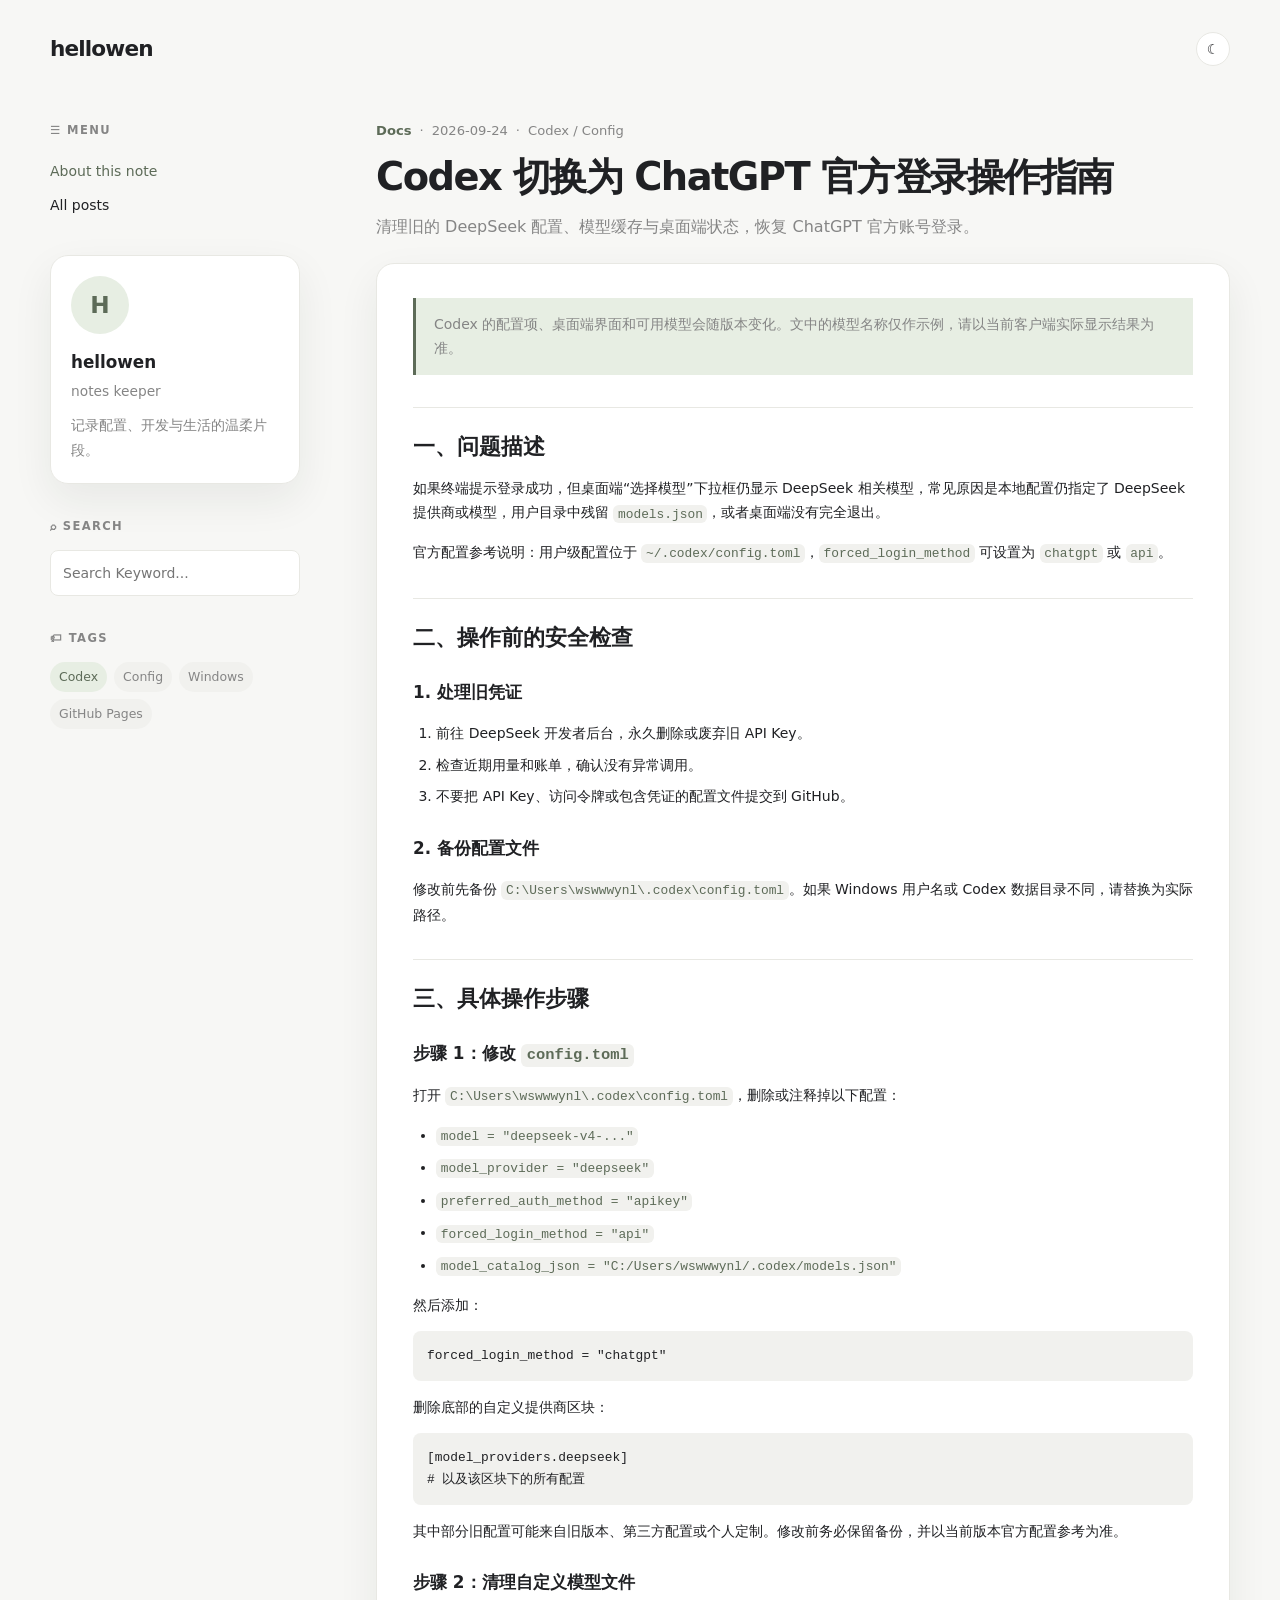
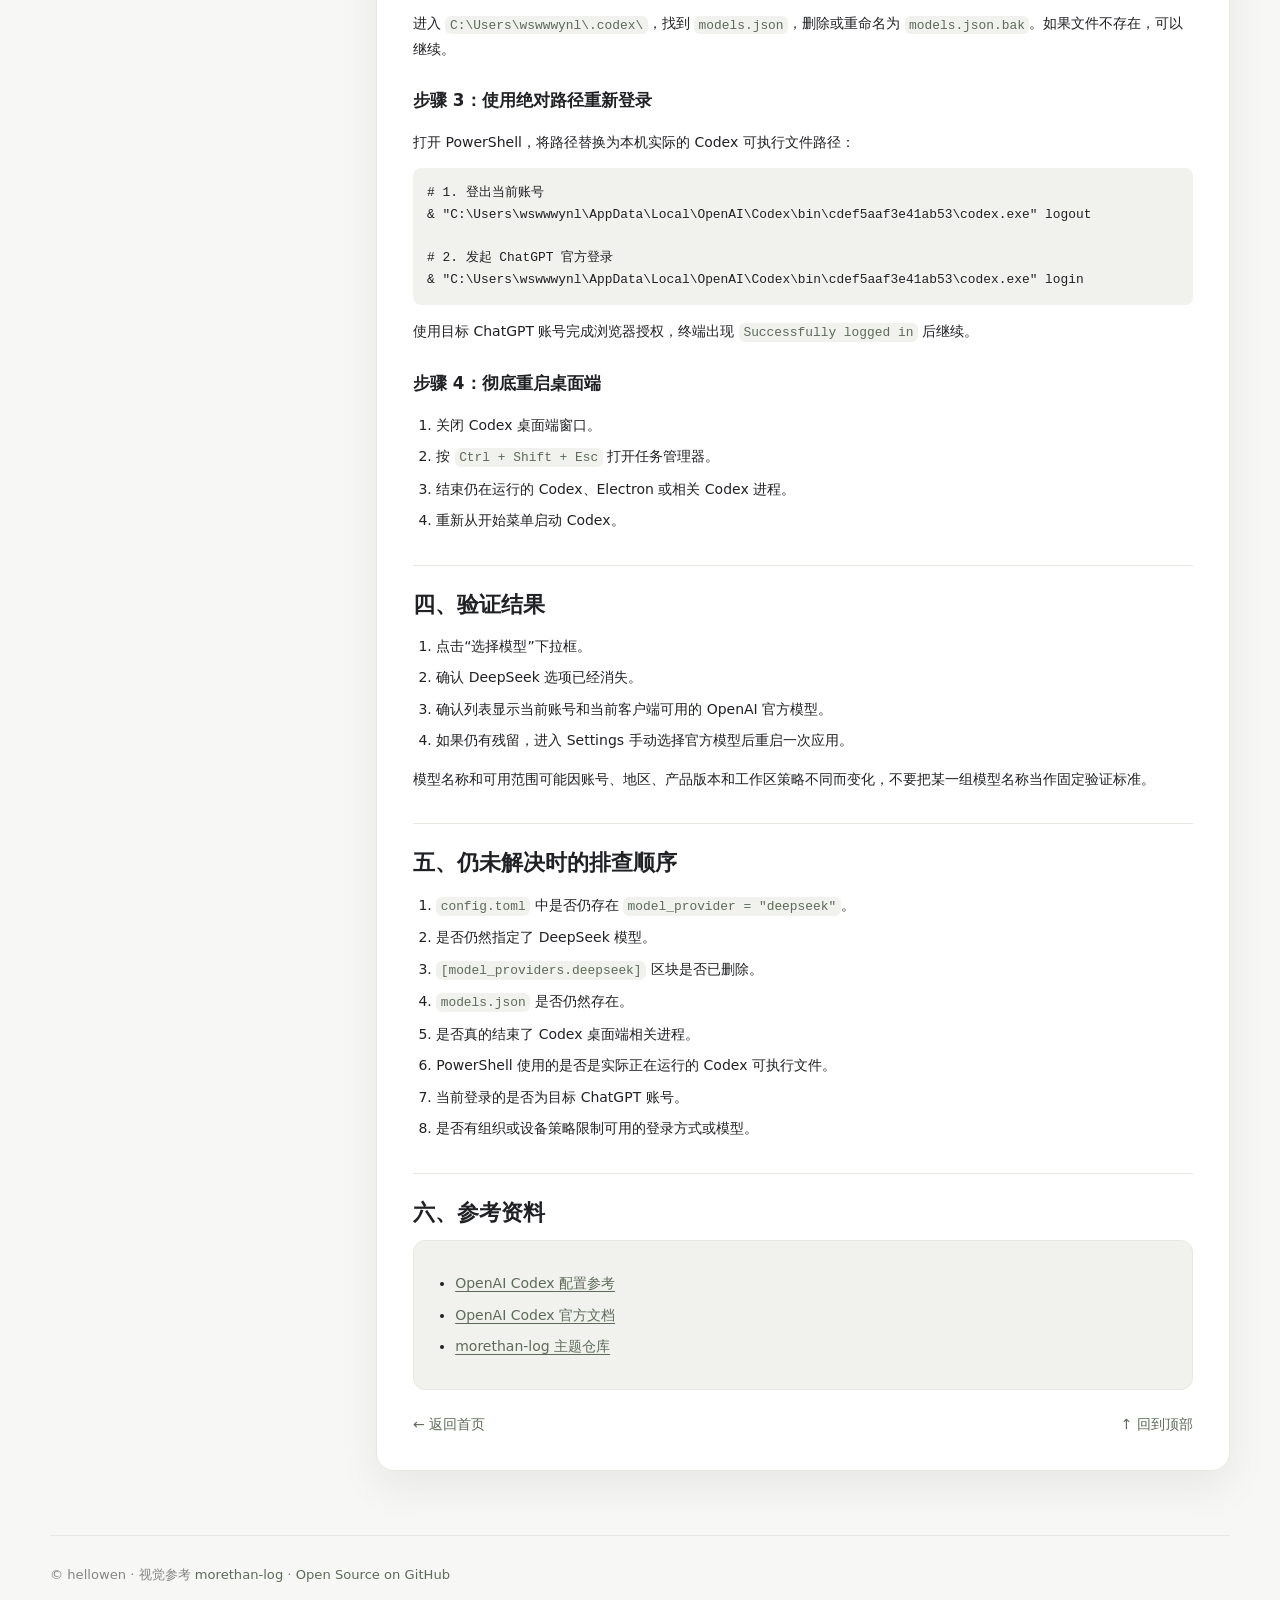
==== commit 10778dce: "style: reduce article title size" ====
--- a/codex-chatgpt-login.html
+++ b/codex-chatgpt-login.html
@@ -71,7 +71,7 @@
     .note-header { margin-bottom: 22px; }
     .note-meta { display: flex; flex-wrap: wrap; align-items: center; gap: 8px; color: var(--muted); font-size: .82rem; }
     .note-category { color: var(--accent); font-weight: 700; }
-    .note-title { margin: 10px 0 12px; font-size: clamp(2rem, 5vw, 3.25rem); line-height: 1.18; letter-spacing: -.05em; }
+    .note-title { margin: 10px 0 12px; font-size: clamp(1.75rem, 3.2vw, 2.4rem); line-height: 1.25; letter-spacing: -.04em; }
     .note-summary { max-width: 720px; margin: 0; color: var(--muted); font-size: 1rem; }
     .note-card {
       padding: 34px 36px; border: 1px solid var(--line); border-radius: 18px;
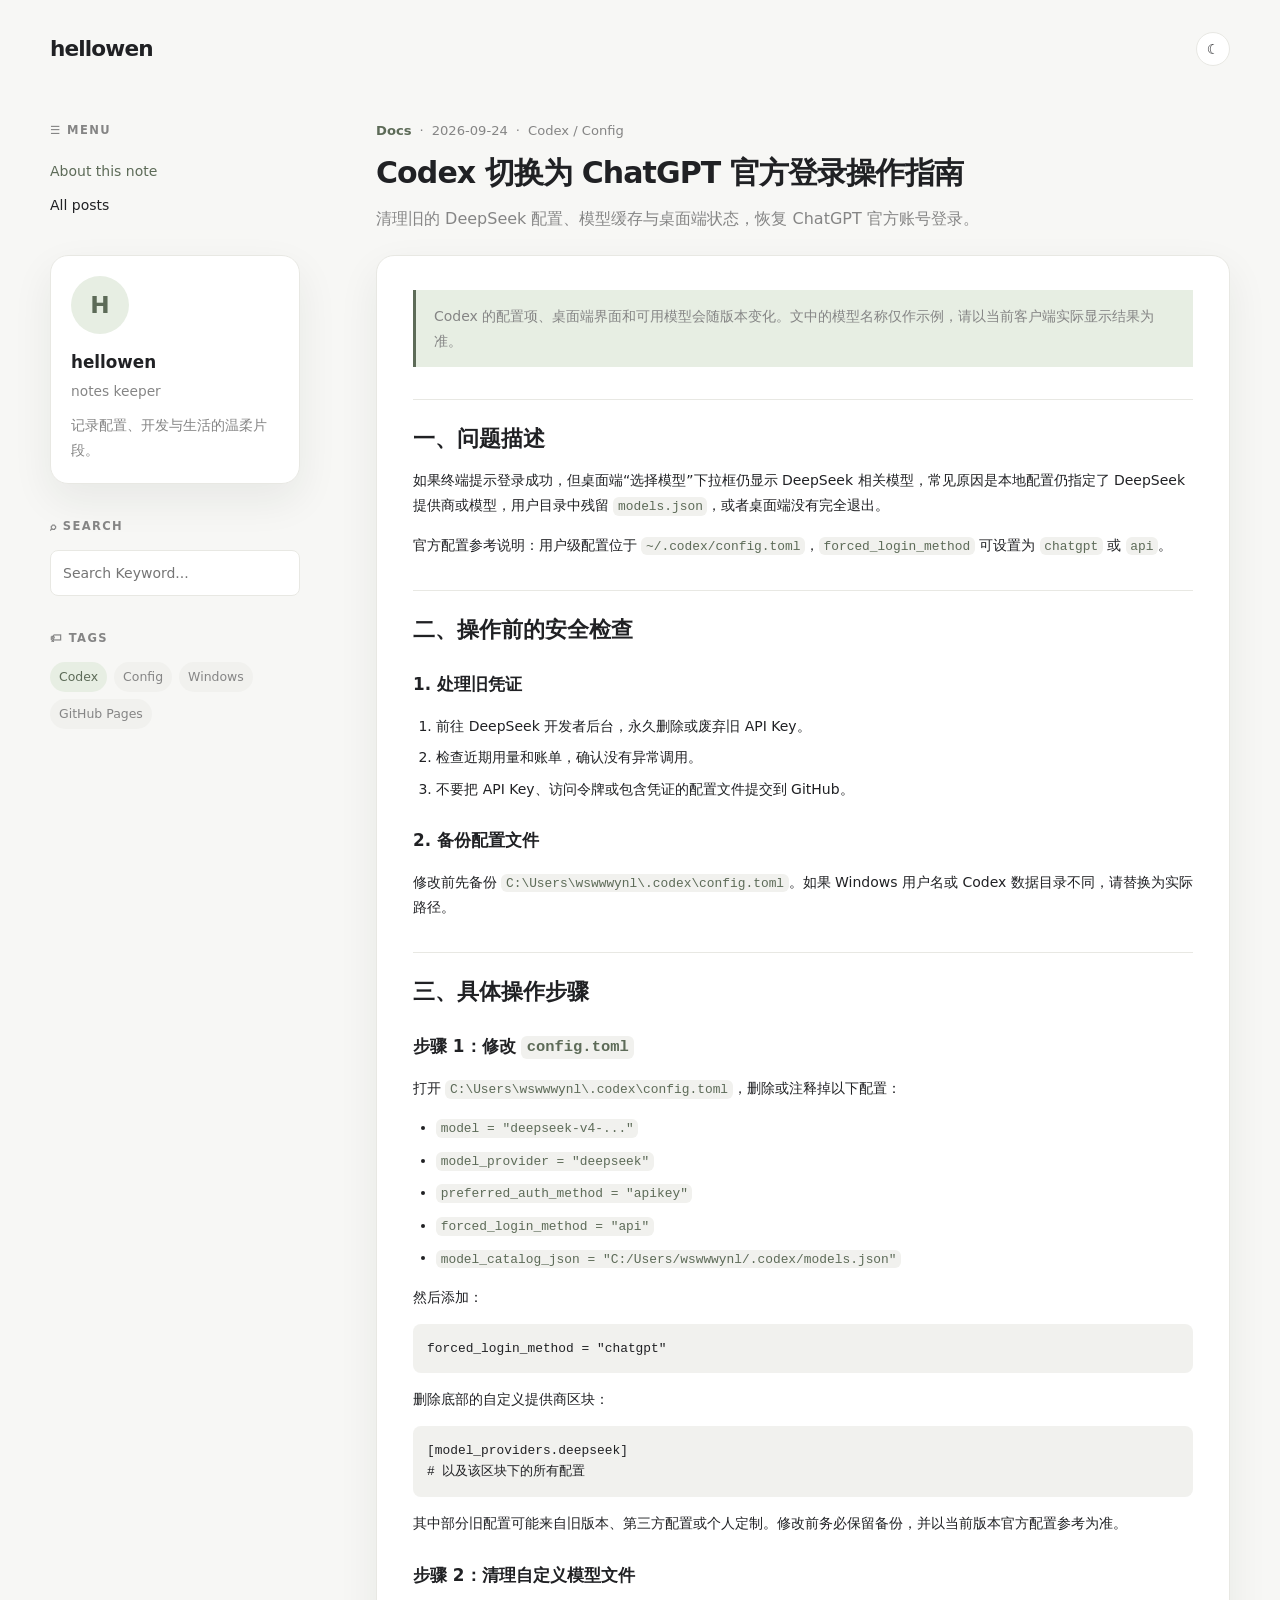
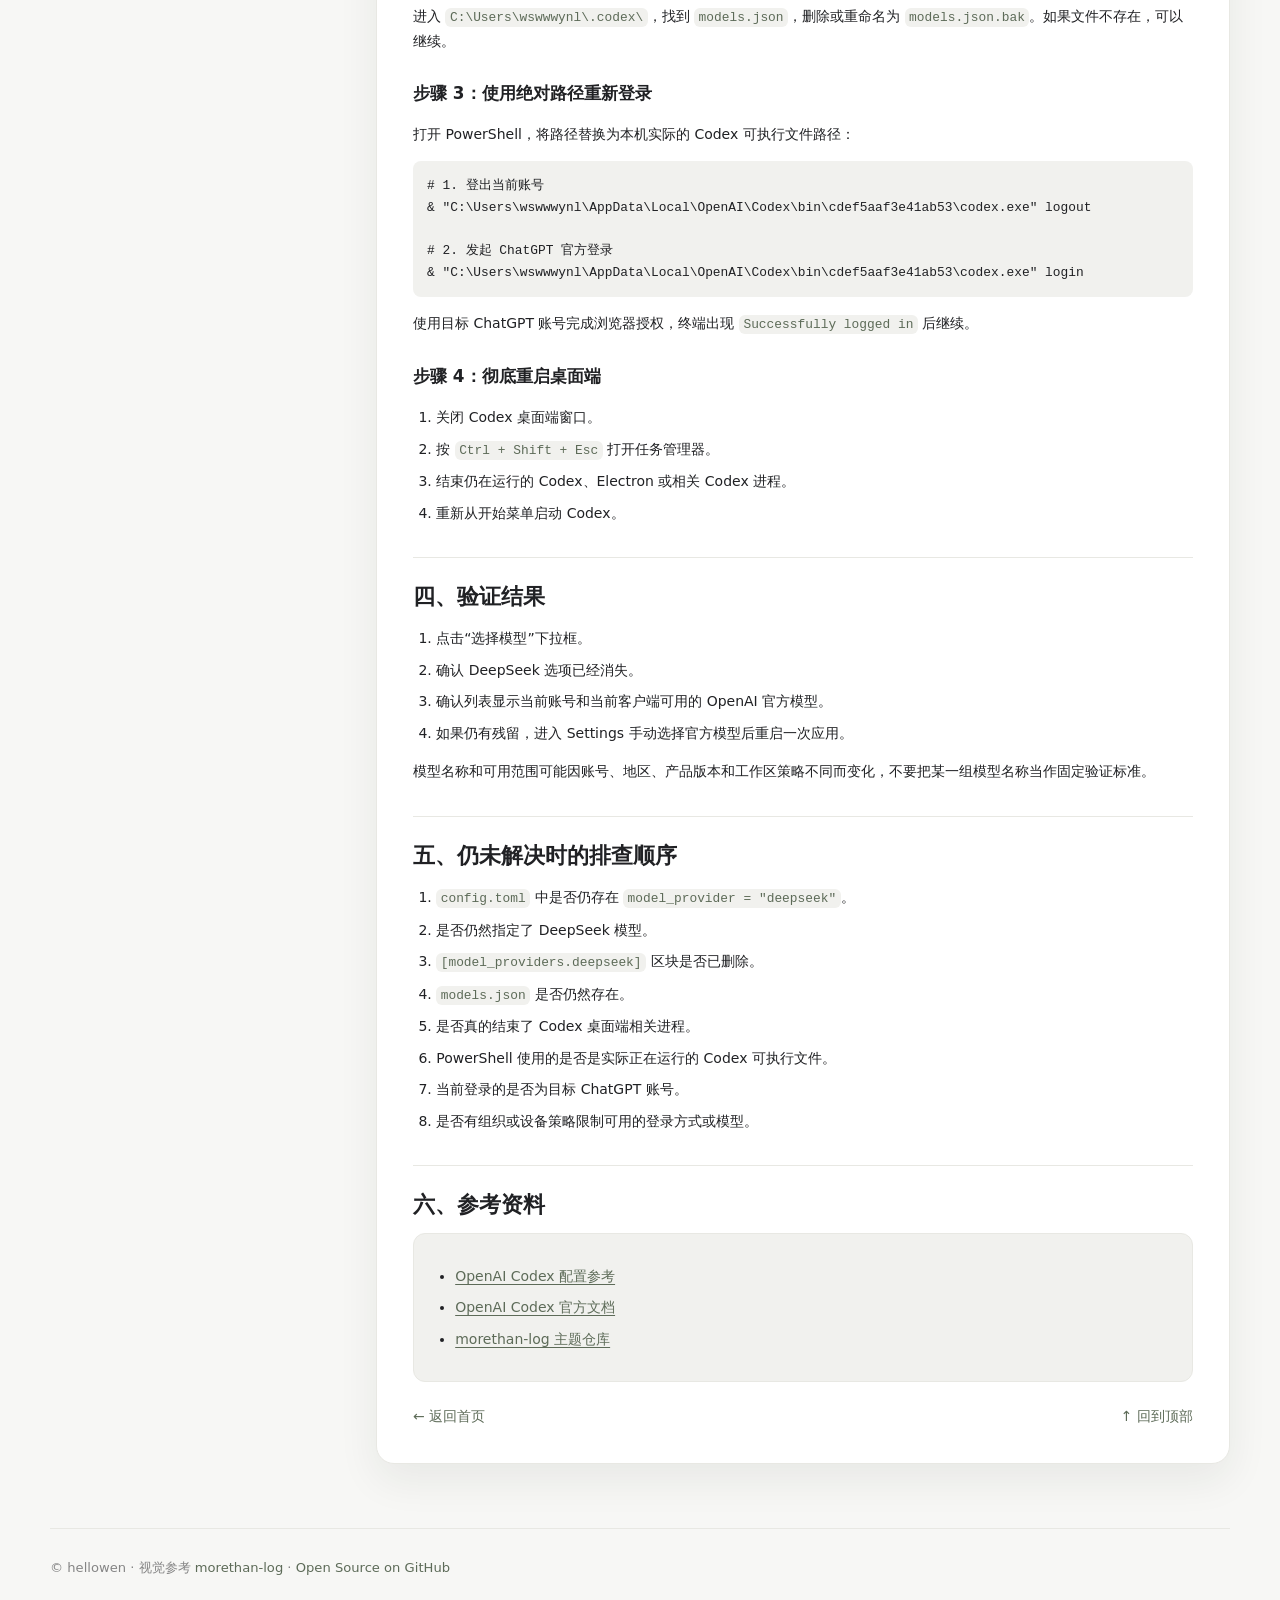
==== commit 7dd9bbbb: "style: further reduce article title size" ====
--- a/codex-chatgpt-login.html
+++ b/codex-chatgpt-login.html
@@ -71,7 +71,7 @@
     .note-header { margin-bottom: 22px; }
     .note-meta { display: flex; flex-wrap: wrap; align-items: center; gap: 8px; color: var(--muted); font-size: .82rem; }
     .note-category { color: var(--accent); font-weight: 700; }
-    .note-title { margin: 10px 0 12px; font-size: clamp(1.75rem, 3.2vw, 2.4rem); line-height: 1.25; letter-spacing: -.04em; }
+    .note-title { margin: 10px 0 12px; font-size: clamp(1.5rem, 2.6vw, 1.875rem); line-height: 1.35; letter-spacing: -.03em; }
     .note-summary { max-width: 720px; margin: 0; color: var(--muted); font-size: 1rem; }
     .note-card {
       padding: 34px 36px; border: 1px solid var(--line); border-radius: 18px;
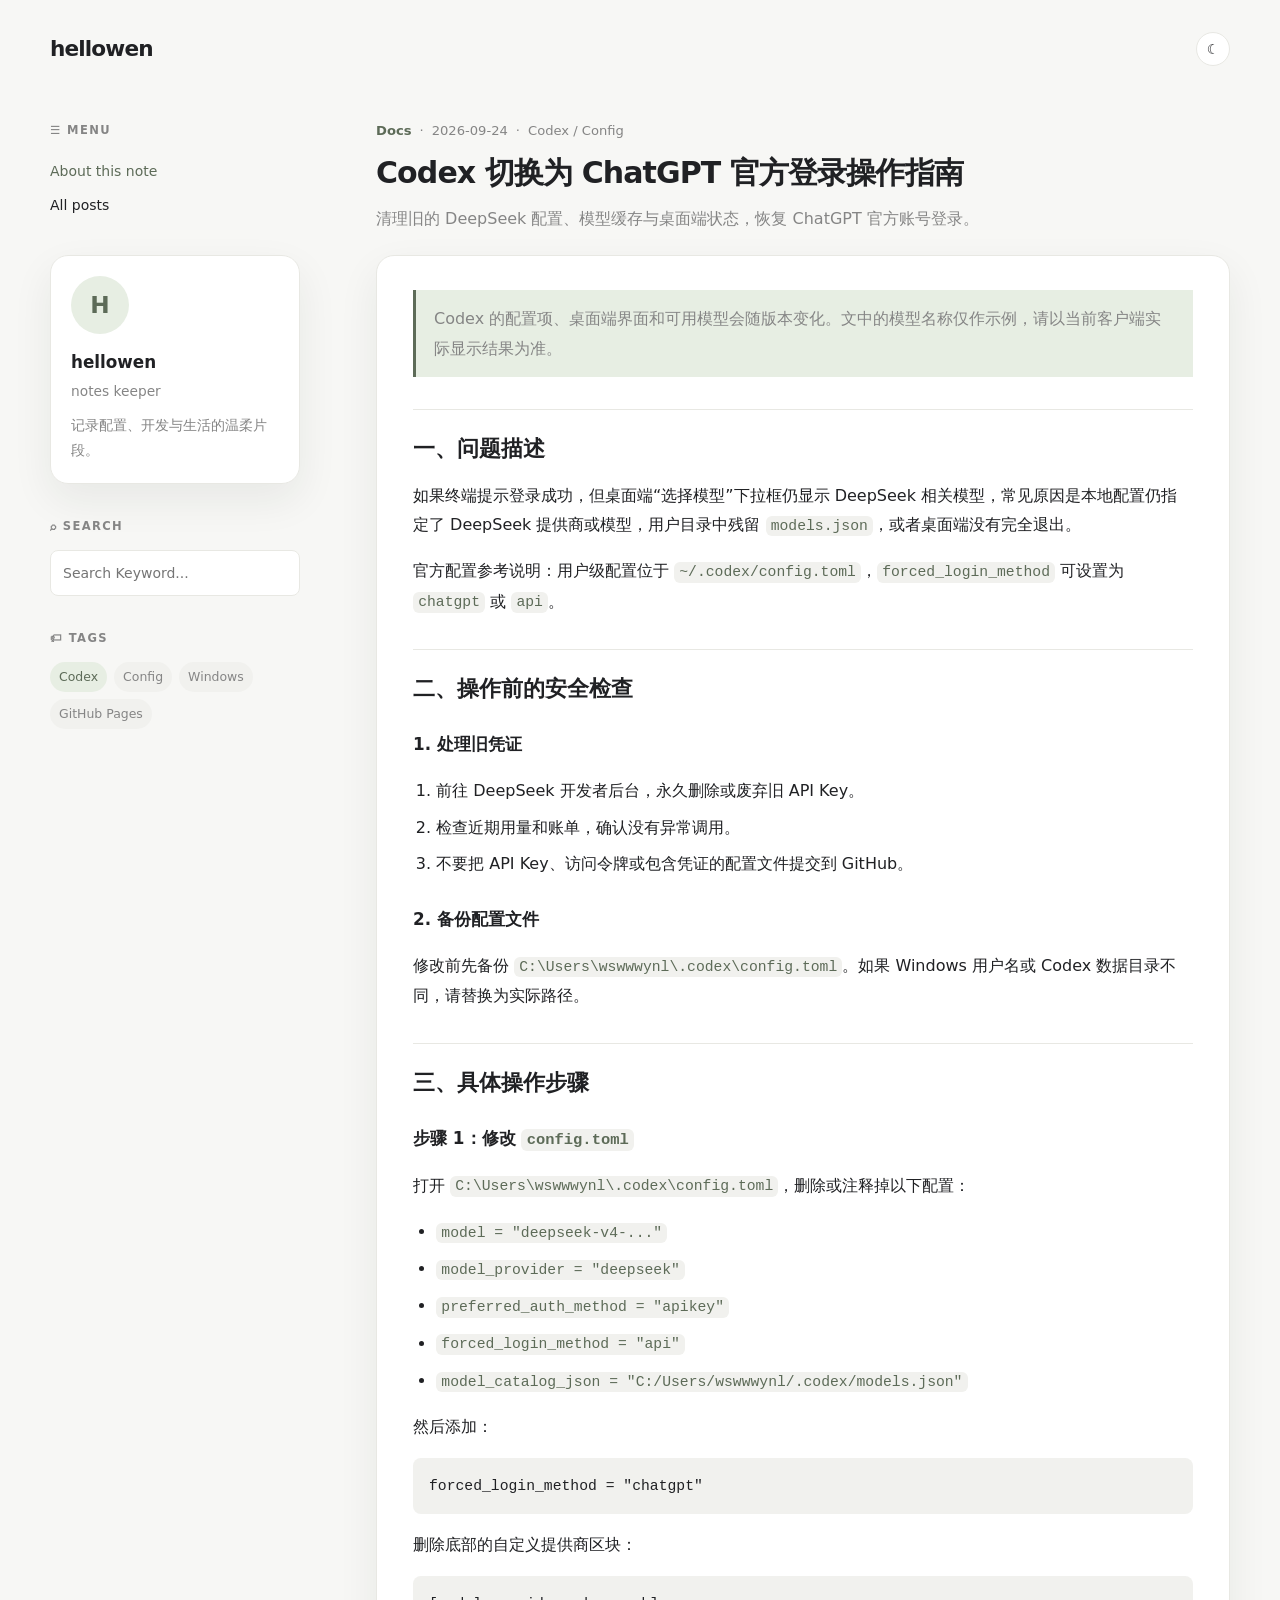
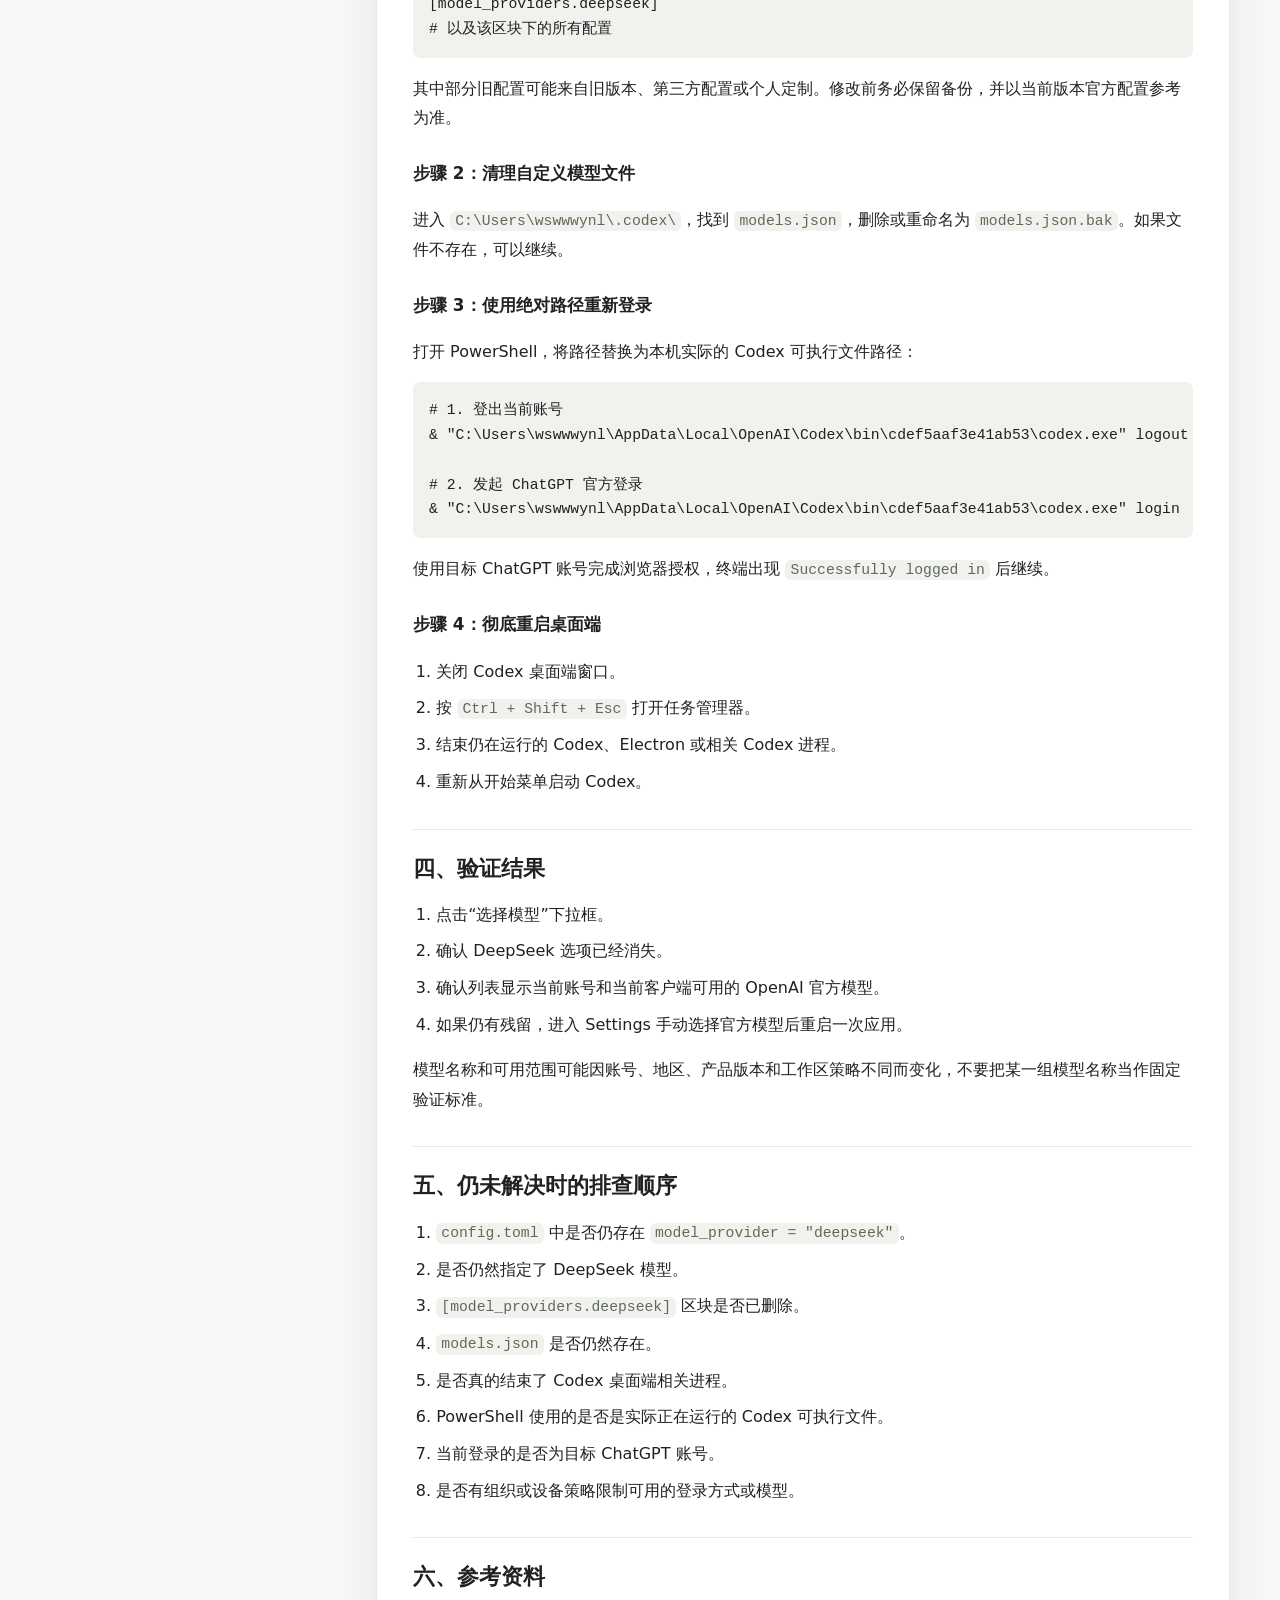
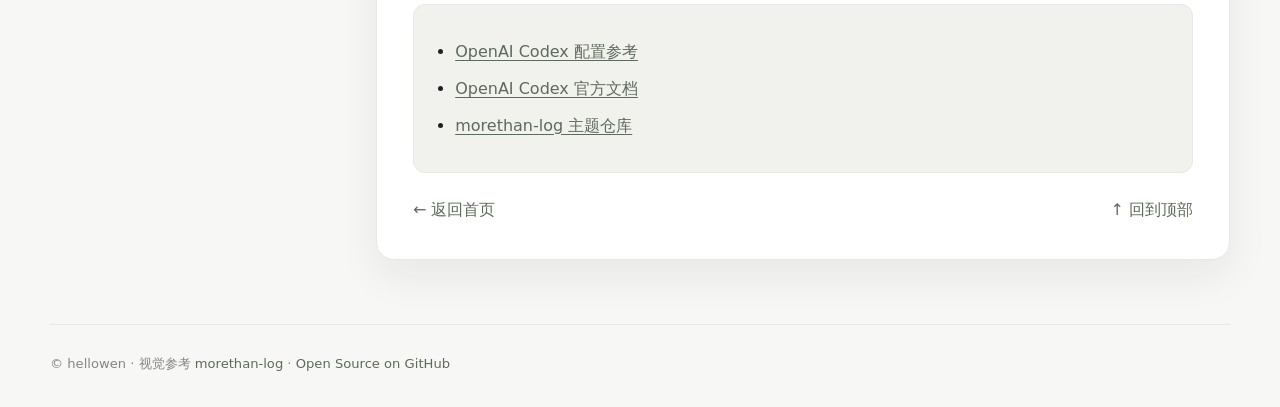
==== commit a94b7dd5: "style: improve article body readability" ====
--- a/codex-chatgpt-login.html
+++ b/codex-chatgpt-login.html
@@ -76,6 +76,7 @@
     .note-card {
       padding: 34px 36px; border: 1px solid var(--line); border-radius: 18px;
       background: var(--surface); box-shadow: var(--shadow);
+      font-size: 1rem; line-height: 1.85;
     }
     .note-card h2 { margin: 32px 0 12px; padding-top: 24px; border-top: 1px solid var(--line); font-size: 1.35rem; line-height: 1.4; }
     .note-card h2:first-child { margin-top: 0; padding-top: 0; border-top: 0; }
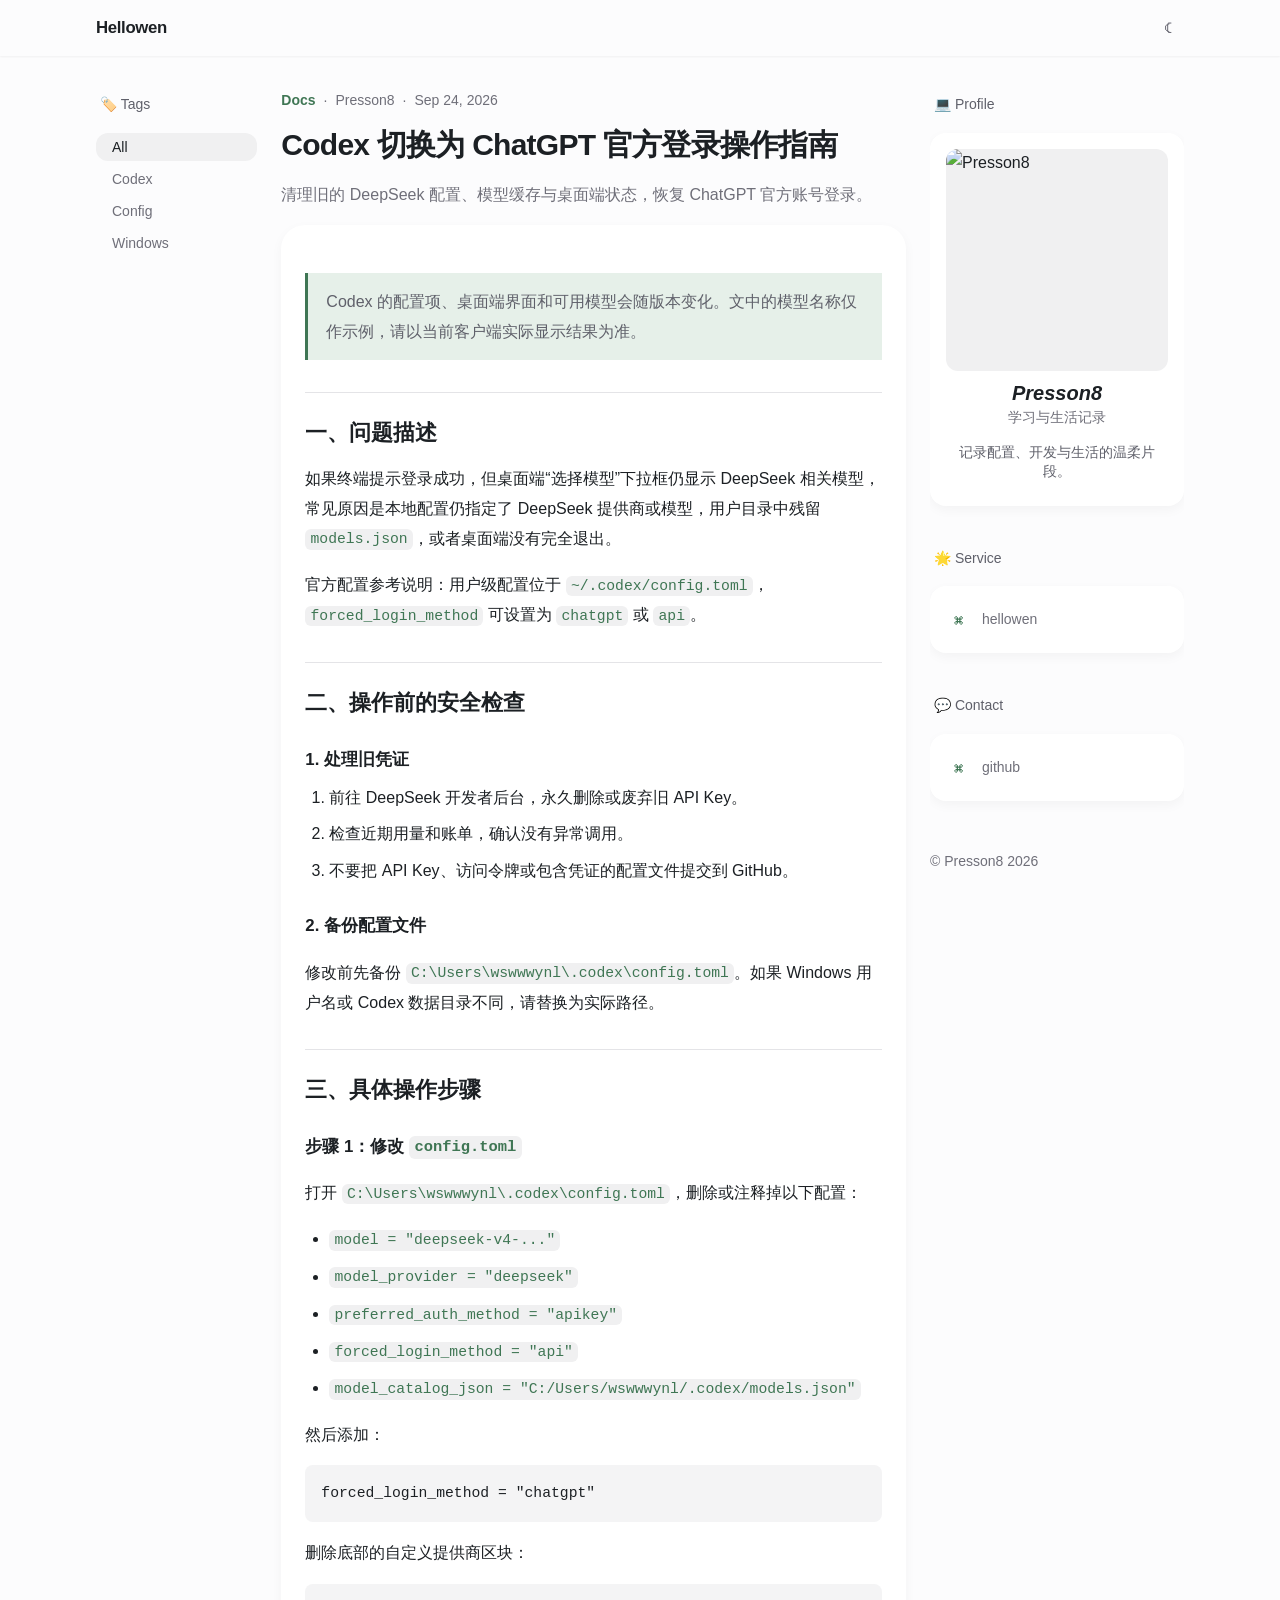
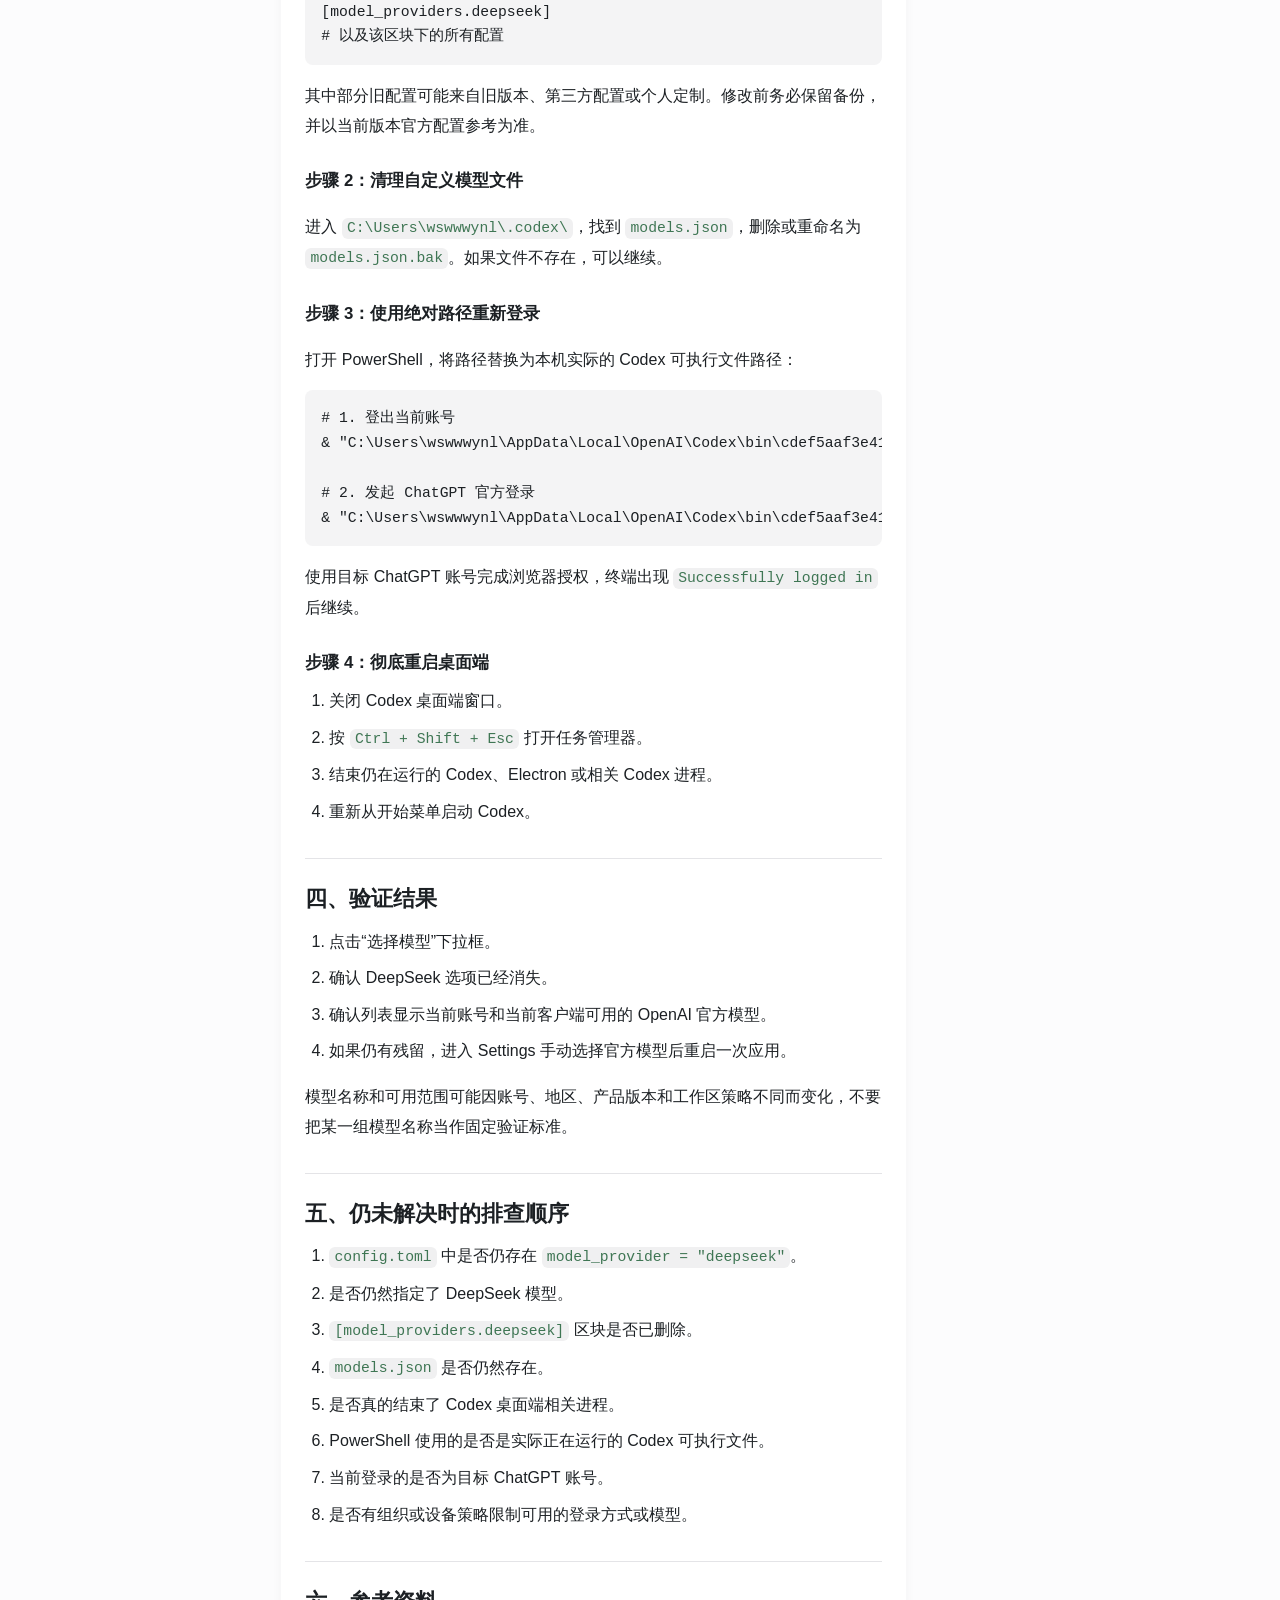
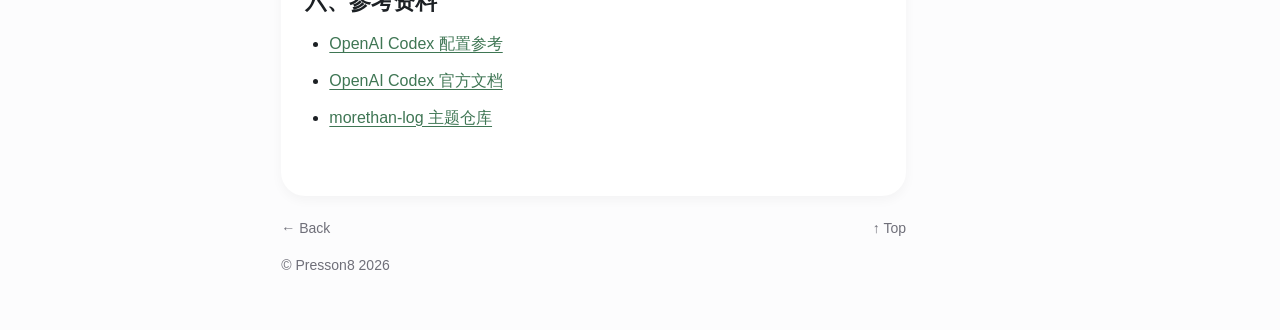
==== commit fc5e2b25: "refactor: match fork layout on article page" ====
--- a/codex-chatgpt-login.html
+++ b/codex-chatgpt-login.html
@@ -4,263 +4,182 @@
   <meta charset="utf-8">
   <meta name="viewport" content="width=device-width, initial-scale=1">
   <meta name="description" content="Codex 切换为 ChatGPT 官方登录操作指南">
-  <title>Codex 切换为 ChatGPT 官方登录操作指南 · hellowen</title>
-  <style>
-    :root {
-      color-scheme: light;
-      --bg: #f7f7f5;
-      --surface: #ffffff;
-      --surface-soft: #f1f1ee;
-      --text: #202124;
-      --muted: #858585;
-      --line: #e8e8e3;
-      --accent: #5d6b58;
-      --accent-soft: #e7eee3;
-      --shadow: 0 16px 42px rgba(35, 38, 30, .07);
-    }
-    [data-theme="dark"] {
-      color-scheme: dark;
-      --bg: #171717;
-      --surface: #202020;
-      --surface-soft: #292929;
-      --text: #ededed;
-      --muted: #a0a0a0;
-      --line: #353535;
-      --accent: #bdd5b8;
-      --accent-soft: #2e3b2b;
-      --shadow: 0 18px 42px rgba(0, 0, 0, .18);
-    }
-    * { box-sizing: border-box; }
-    html { scroll-behavior: smooth; }
-    body {
-      margin: 0;
-      background: var(--bg);
-      color: var(--text);
-      font: 14px/1.75 Inter, ui-sans-serif, system-ui, -apple-system, "Segoe UI", "Noto Sans SC", sans-serif;
-      transition: background .2s ease, color .2s ease;
-    }
-    a { color: inherit; }
-    button, input { font: inherit; }
-    .site-shell { width: min(1180px, calc(100% - 48px)); margin: 0 auto; }
-    .topbar { display: flex; align-items: center; justify-content: space-between; padding: 30px 0 18px; }
-    .logo { font-size: 1.35rem; font-weight: 800; letter-spacing: -.04em; text-decoration: none; }
-    .theme-button {
-      width: 34px; height: 34px; border: 1px solid var(--line); border-radius: 50%;
-      background: var(--surface); color: var(--text); cursor: pointer;
-    }
-    .theme-button:hover { border-color: var(--accent); }
-    .layout { display: grid; grid-template-columns: 250px minmax(0, 1fr); gap: 76px; padding: 34px 0 64px; }
-    .sidebar { position: sticky; top: 24px; align-self: start; }
-    .sidebar-section { margin-bottom: 32px; }
-    .sidebar-heading {
-      display: flex; align-items: center; gap: 8px; margin-bottom: 14px;
-      color: var(--muted); font-size: .72rem; font-weight: 700; letter-spacing: .12em; text-transform: uppercase;
-    }
-    .sidebar-link { display: block; padding: 5px 0; color: var(--text); text-decoration: none; }
-    .sidebar-link:hover, .sidebar-link.active { color: var(--accent); }
-    .profile { padding: 20px; border: 1px solid var(--line); border-radius: 18px; background: var(--surface); box-shadow: var(--shadow); }
-    .profile-avatar { display: grid; place-items: center; width: 58px; height: 58px; margin-bottom: 14px; border-radius: 50%; background: var(--accent-soft); color: var(--accent); font-size: 1.45rem; font-weight: 800; }
-    .profile-name { margin: 0; font-size: 1.05rem; }
-    .profile-role { margin: 2px 0 10px; color: var(--muted); font-size: .86rem; }
-    .profile-bio { margin: 0; color: var(--muted); font-size: .88rem; }
-    .search { width: 100%; padding: 10px 12px; border: 1px solid var(--line); border-radius: 8px; outline: none; background: var(--surface); color: var(--text); }
-    .search:focus { border-color: var(--accent); }
-    .tags { display: flex; flex-wrap: wrap; gap: 7px; }
-    .tag { padding: 4px 9px; border-radius: 999px; background: var(--surface-soft); color: var(--muted); font-size: .78rem; }
-    .tag.active { background: var(--accent-soft); color: var(--accent); }
-    .note-header { margin-bottom: 22px; }
-    .note-meta { display: flex; flex-wrap: wrap; align-items: center; gap: 8px; color: var(--muted); font-size: .82rem; }
-    .note-category { color: var(--accent); font-weight: 700; }
-    .note-title { margin: 10px 0 12px; font-size: clamp(1.5rem, 2.6vw, 1.875rem); line-height: 1.35; letter-spacing: -.03em; }
-    .note-summary { max-width: 720px; margin: 0; color: var(--muted); font-size: 1rem; }
-    .note-card {
-      padding: 34px 36px; border: 1px solid var(--line); border-radius: 18px;
-      background: var(--surface); box-shadow: var(--shadow);
-      font-size: 1rem; line-height: 1.85;
-    }
-    .note-card h2 { margin: 32px 0 12px; padding-top: 24px; border-top: 1px solid var(--line); font-size: 1.35rem; line-height: 1.4; }
-    .note-card h2:first-child { margin-top: 0; padding-top: 0; border-top: 0; }
-    .note-card h3 { margin: 25px 0 8px; font-size: 1.05rem; }
-    .note-card p, .note-card li { color: var(--text); }
-    .note-card ul, .note-card ol { padding-left: 1.45rem; }
-    .note-card li { margin: 7px 0; }
-    .note-card blockquote {
-      margin: 0 0 24px; padding: 14px 18px; border-left: 3px solid var(--accent);
-      background: var(--accent-soft); color: var(--muted);
-    }
-    .note-card code {
-      padding: .15em .35em; border-radius: 6px; background: var(--surface-soft); color: var(--accent);
-      font-size: .92em;
-    }
-    .note-card pre {
-      position: relative; display: block; overflow: auto; width: 100%; margin: 4px 0;
-      padding: 1em; border: 0; border-radius: 8px; background: var(--surface-soft);
-      font-family: SFMono-Regular, Consolas, "Liberation Mono", Menlo, Courier, monospace;
-      line-height: 1.55; tab-size: 2;
-    }
-    .note-card pre code { padding: 0; background: transparent; color: var(--text); }
-    .copy-area {
-      position: absolute; top: 1em; right: 1em; z-index: 9; user-select: none;
-      opacity: 0; transition: opacity .2s cubic-bezier(.3, 0, .5, 1);
-    }
-    .note-card pre:hover .copy-area { opacity: 1; }
-    .copy-button {
-      display: inline-block; padding: .6em; border: 1px solid rgba(27, 31, 36, .15);
-      border-radius: 6px; background: #f6f8fa; color: #24292f; cursor: pointer;
-      font-size: 1.25em; line-height: 1em;
-      box-shadow: 0 1px 0 rgba(27, 31, 36, .04), inset 0 1px 0 rgba(255, 255, 255, .25);
-      transition: background-color .2s cubic-bezier(.3, 0, .5, 1), color .2s cubic-bezier(.3, 0, .5, 1), border-color .2s cubic-bezier(.3, 0, .5, 1);
-    }
-    .copy-button:hover, .copy-button[data-copied="true"] {
-      background: #f3f4f6; border-color: rgba(27, 31, 36, .15); color: #24292f;
-    }
-    .copy-button:active { background: #e5e7eb; border-color: rgba(27, 31, 36, .15); }
-    .copy-button svg { display: block; width: 1em; height: 1em; }
-    .copy-message {
-      position: absolute; bottom: -38px; left: 50%; z-index: 99; width: max-content;
-      padding: 6px 8px; border-radius: 6px; background: #222; color: #fff;
-      font-size: 14px; opacity: 0; pointer-events: none; transform: translateX(-50%);
-      transition: opacity .2s ease;
-    }
-    .copy-message.show { opacity: 1; }
-    @media (max-width: 760px) {
-      .note-card pre .copy-area { opacity: 1; }
-    }
-    .note-card a { color: var(--accent); text-underline-offset: 3px; }
-    .refs { padding: 16px 18px; border: 1px solid var(--line); border-radius: 12px; background: var(--surface-soft); }
-    .note-footer { display: flex; justify-content: space-between; gap: 20px; margin-top: 22px; color: var(--muted); }
-    .note-footer a { color: var(--accent); text-decoration: none; }
-    footer { padding: 28px 0 42px; border-top: 1px solid var(--line); color: var(--muted); font-size: .82rem; }
-    footer a { color: var(--accent); text-decoration: none; }
-    .mobile-nav { display: none; }
-    @media (max-width: 760px) {
-      .site-shell { width: min(100% - 28px, 620px); }
-      .topbar { padding-top: 20px; }
-      .layout { display: block; padding-top: 12px; }
-      .sidebar { position: static; display: grid; gap: 18px; margin-bottom: 34px; }
-      .sidebar-section { margin: 0; }
-      .profile { display: grid; grid-template-columns: 58px 1fr; column-gap: 14px; }
-      .profile-avatar { grid-row: span 3; margin: 0; }
-      .profile-name, .profile-role, .profile-bio { grid-column: 2; }
-      .profile-name { align-self: end; }
-      .profile-role { margin: 0; }
-      .profile-bio { align-self: start; }
-      .mobile-nav { display: flex; gap: 18px; }
-      .mobile-nav a { color: var(--muted); text-decoration: none; }
-      .sidebar .sidebar-section:nth-of-type(1) { display: none; }
-      .note-card { padding: 24px 20px; }
-    }
-  </style>
+  <title>Codex 切换为 ChatGPT 官方登录操作指南 · Hellowen</title>
+  <link rel="stylesheet" href="styles.css">
 </head>
 <body>
-  <div class="site-shell">
-    <header class="topbar">
-      <a class="logo" href="./">hellowen</a>
-      <button class="theme-button" id="theme-toggle" aria-label="切换主题">☾</button>
-    </header>
-
-    <div class="layout">
-      <aside class="sidebar" aria-label="博客侧栏">
-        <div class="sidebar-section">
-          <div class="sidebar-heading">☰ Menu</div>
-          <a class="sidebar-link active" href="codex-chatgpt-login.html">About this note</a>
-          <a class="sidebar-link" href="./#posts">All posts</a>
-        </div>
-
-        <div class="sidebar-section profile">
-          <div class="profile-avatar" aria-hidden="true">H</div>
-          <h2 class="profile-name">hellowen</h2>
-          <div class="profile-role">notes keeper</div>
-          <p class="profile-bio">记录配置、开发与生活的温柔片段。</p>
-        </div>
-
-        <div class="sidebar-section">
-          <div class="sidebar-heading">⌕ Search</div>
-          <input class="search" type="search" placeholder="Search Keyword..." aria-label="搜索文章">
-        </div>
-
-        <div class="sidebar-section">
-          <div class="sidebar-heading">🏷 Tags</div>
-          <div class="tags">
-            <span class="tag active">Codex</span>
-            <span class="tag">Config</span>
-            <span class="tag">Windows</span>
-            <span class="tag">GitHub Pages</span>
-          </div>
-        </div>
-
-        <nav class="mobile-nav" aria-label="页脚导航">
-          <a href="https://github.com/presson8/hellowen">GitHub</a>
-          <a href="https://github.com/morethanmin/morethan-log">Theme</a>
+  <header class="site-header">
+    <div class="header-inner">
+      <a class="logo" href="./">Hellowen</a>
+      <div class="header-actions">
+        <button class="theme-toggle" id="theme-toggle" type="button" aria-label="切换主题">☾</button>
+      </div>
+    </div>
+  </header>
+
+  <main class="site-main">
+    <div class="page-grid">
+      <aside class="left-column" aria-label="文章标签">
+        <div class="column-title">🏷️ Tags</div>
+        <nav class="tag-list">
+          <a class="active" href="./">All</a>
+          <a href="./">Codex</a>
+          <a href="./">Config</a>
+          <a href="./">Windows</a>
         </nav>
       </aside>
 
-      <main>
-        <header class="note-header">
-          <div class="note-meta"><span class="note-category">Docs</span><span>·</span><span>2026-09-24</span><span>·</span><span>Codex / Config</span></div>
-          <h1 class="note-title">Codex 切换为 ChatGPT 官方登录操作指南</h1>
-          <p class="note-summary">清理旧的 DeepSeek 配置、模型缓存与桌面端状态，恢复 ChatGPT 官方账号登录。</p>
+      <section class="main-column">
+        <div class="mobile-profile">
+          <div class="column-title">💻 Profile</div>
+          <div class="profile-card">
+            <img class="profile-image" src="avatar.svg" alt="Presson8">
+            <div class="profile-info">
+              <div class="profile-name">Presson8</div>
+              <div class="profile-role">学习与生活记录</div>
+              <p class="profile-bio">记录配置、开发与生活的温柔片段。</p>
+            </div>
+          </div>
+        </div>
+
+        <header class="article-header">
+          <div class="article-meta">
+            <span class="article-category">Docs</span>
+            <span>·</span>
+            <span>Presson8</span>
+            <span>·</span>
+            <span>Sep 24, 2026</span>
+          </div>
+          <h1 class="article-title">Codex 切换为 ChatGPT 官方登录操作指南</h1>
+          <p class="article-summary">清理旧的 DeepSeek 配置、模型缓存与桌面端状态，恢复 ChatGPT 官方账号登录。</p>
         </header>
 
-        <article class="note-card">
-          <blockquote>Codex 的配置项、桌面端界面和可用模型会随版本变化。文中的模型名称仅作示例，请以当前客户端实际显示结果为准。</blockquote>
-
-          <h2>一、问题描述</h2>
-          <p>如果终端提示登录成功，但桌面端“选择模型”下拉框仍显示 DeepSeek 相关模型，常见原因是本地配置仍指定了 DeepSeek 提供商或模型，用户目录中残留 <code>models.json</code>，或者桌面端没有完全退出。</p>
-          <p>官方配置参考说明：用户级配置位于 <code>~/.codex/config.toml</code>，<code>forced_login_method</code> 可设置为 <code>chatgpt</code> 或 <code>api</code>。</p>
-
-          <h2>二、操作前的安全检查</h2>
-          <h3>1. 处理旧凭证</h3>
-          <ol><li>前往 DeepSeek 开发者后台，永久删除或废弃旧 API Key。</li><li>检查近期用量和账单，确认没有异常调用。</li><li>不要把 API Key、访问令牌或包含凭证的配置文件提交到 GitHub。</li></ol>
-          <h3>2. 备份配置文件</h3>
-          <p>修改前先备份 <code>C:\Users\wswwwynl\.codex\config.toml</code>。如果 Windows 用户名或 Codex 数据目录不同，请替换为实际路径。</p>
-
-          <h2>三、具体操作步骤</h2>
-          <h3>步骤 1：修改 <code>config.toml</code></h3>
-          <p>打开 <code>C:\Users\wswwwynl\.codex\config.toml</code>，删除或注释掉以下配置：</p>
-          <ul><li><code>model = "deepseek-v4-..."</code></li><li><code>model_provider = "deepseek"</code></li><li><code>preferred_auth_method = "apikey"</code></li><li><code>forced_login_method = "api"</code></li><li><code>model_catalog_json = "C:/Users/wswwwynl/.codex/models.json"</code></li></ul>
-          <p>然后添加：</p>
-          <pre><code>forced_login_method = "chatgpt"</code></pre>
-          <p>删除底部的自定义提供商区块：</p>
-          <pre><code>[model_providers.deepseek]
+        <article class="article-card">
+          <div class="article-body">
+            <blockquote>Codex 的配置项、桌面端界面和可用模型会随版本变化。文中的模型名称仅作示例，请以当前客户端实际显示结果为准。</blockquote>
+
+            <h2>一、问题描述</h2>
+            <p>如果终端提示登录成功，但桌面端“选择模型”下拉框仍显示 DeepSeek 相关模型，常见原因是本地配置仍指定了 DeepSeek 提供商或模型，用户目录中残留 <code>models.json</code>，或者桌面端没有完全退出。</p>
+            <p>官方配置参考说明：用户级配置位于 <code>~/.codex/config.toml</code>，<code>forced_login_method</code> 可设置为 <code>chatgpt</code> 或 <code>api</code>。</p>
+
+            <h2>二、操作前的安全检查</h2>
+            <h3>1. 处理旧凭证</h3>
+            <ol>
+              <li>前往 DeepSeek 开发者后台，永久删除或废弃旧 API Key。</li>
+              <li>检查近期用量和账单，确认没有异常调用。</li>
+              <li>不要把 API Key、访问令牌或包含凭证的配置文件提交到 GitHub。</li>
+            </ol>
+            <h3>2. 备份配置文件</h3>
+            <p>修改前先备份 <code>C:\Users\wswwwynl\.codex\config.toml</code>。如果 Windows 用户名或 Codex 数据目录不同，请替换为实际路径。</p>
+
+            <h2>三、具体操作步骤</h2>
+            <h3>步骤 1：修改 <code>config.toml</code></h3>
+            <p>打开 <code>C:\Users\wswwwynl\.codex\config.toml</code>，删除或注释掉以下配置：</p>
+            <ul>
+              <li><code>model = "deepseek-v4-..."</code></li>
+              <li><code>model_provider = "deepseek"</code></li>
+              <li><code>preferred_auth_method = "apikey"</code></li>
+              <li><code>forced_login_method = "api"</code></li>
+              <li><code>model_catalog_json = "C:/Users/wswwwynl/.codex/models.json"</code></li>
+            </ul>
+            <p>然后添加：</p>
+            <pre><code>forced_login_method = "chatgpt"</code></pre>
+            <p>删除底部的自定义提供商区块：</p>
+            <pre><code>[model_providers.deepseek]
 # 以及该区块下的所有配置</code></pre>
-          <p>其中部分旧配置可能来自旧版本、第三方配置或个人定制。修改前务必保留备份，并以当前版本官方配置参考为准。</p>
-
-          <h3>步骤 2：清理自定义模型文件</h3>
-          <p>进入 <code>C:\Users\wswwwynl\.codex\</code>，找到 <code>models.json</code>，删除或重命名为 <code>models.json.bak</code>。如果文件不存在，可以继续。</p>
-
-          <h3>步骤 3：使用绝对路径重新登录</h3>
-          <p>打开 PowerShell，将路径替换为本机实际的 Codex 可执行文件路径：</p>
-          <pre><code># 1. 登出当前账号
+            <p>其中部分旧配置可能来自旧版本、第三方配置或个人定制。修改前务必保留备份，并以当前版本官方配置参考为准。</p>
+
+            <h3>步骤 2：清理自定义模型文件</h3>
+            <p>进入 <code>C:\Users\wswwwynl\.codex\</code>，找到 <code>models.json</code>，删除或重命名为 <code>models.json.bak</code>。如果文件不存在，可以继续。</p>
+
+            <h3>步骤 3：使用绝对路径重新登录</h3>
+            <p>打开 PowerShell，将路径替换为本机实际的 Codex 可执行文件路径：</p>
+            <pre><code># 1. 登出当前账号
 &amp; "C:\Users\wswwwynl\AppData\Local\OpenAI\Codex\bin\cdef5aaf3e41ab53\codex.exe" logout
 
 # 2. 发起 ChatGPT 官方登录
 &amp; "C:\Users\wswwwynl\AppData\Local\OpenAI\Codex\bin\cdef5aaf3e41ab53\codex.exe" login</code></pre>
-          <p>使用目标 ChatGPT 账号完成浏览器授权，终端出现 <code>Successfully logged in</code> 后继续。</p>
-
-          <h3>步骤 4：彻底重启桌面端</h3>
-          <ol><li>关闭 Codex 桌面端窗口。</li><li>按 <code>Ctrl + Shift + Esc</code> 打开任务管理器。</li><li>结束仍在运行的 Codex、Electron 或相关 Codex 进程。</li><li>重新从开始菜单启动 Codex。</li></ol>
-
-          <h2>四、验证结果</h2>
-          <ol><li>点击“选择模型”下拉框。</li><li>确认 DeepSeek 选项已经消失。</li><li>确认列表显示当前账号和当前客户端可用的 OpenAI 官方模型。</li><li>如果仍有残留，进入 Settings 手动选择官方模型后重启一次应用。</li></ol>
-          <p>模型名称和可用范围可能因账号、地区、产品版本和工作区策略不同而变化，不要把某一组模型名称当作固定验证标准。</p>
-
-          <h2>五、仍未解决时的排查顺序</h2>
-          <ol><li><code>config.toml</code> 中是否仍存在 <code>model_provider = "deepseek"</code>。</li><li>是否仍然指定了 DeepSeek 模型。</li><li><code>[model_providers.deepseek]</code> 区块是否已删除。</li><li><code>models.json</code> 是否仍然存在。</li><li>是否真的结束了 Codex 桌面端相关进程。</li><li>PowerShell 使用的是否是实际正在运行的 Codex 可执行文件。</li><li>当前登录的是否为目标 ChatGPT 账号。</li><li>是否有组织或设备策略限制可用的登录方式或模型。</li></ol>
-
-          <h2>六、参考资料</h2>
-          <div class="refs"><ul><li><a href="https://learn.chatgpt.com/docs/config-file/config-reference">OpenAI Codex 配置参考</a></li><li><a href="https://developers.openai.com/learn/codex">OpenAI Codex 官方文档</a></li><li><a href="https://github.com/morethanmin/morethan-log">morethan-log 主题仓库</a></li></ul></div>
-
-          <div class="note-footer"><a href="./">← 返回首页</a><a href="#top" onclick="window.scrollTo({top:0,behavior:'smooth'});return false;">↑ 回到顶部</a></div>
+            <p>使用目标 ChatGPT 账号完成浏览器授权，终端出现 <code>Successfully logged in</code> 后继续。</p>
+
+            <h3>步骤 4：彻底重启桌面端</h3>
+            <ol>
+              <li>关闭 Codex 桌面端窗口。</li>
+              <li>按 <code>Ctrl + Shift + Esc</code> 打开任务管理器。</li>
+              <li>结束仍在运行的 Codex、Electron 或相关 Codex 进程。</li>
+              <li>重新从开始菜单启动 Codex。</li>
+            </ol>
+
+            <h2>四、验证结果</h2>
+            <ol>
+              <li>点击“选择模型”下拉框。</li>
+              <li>确认 DeepSeek 选项已经消失。</li>
+              <li>确认列表显示当前账号和当前客户端可用的 OpenAI 官方模型。</li>
+              <li>如果仍有残留，进入 Settings 手动选择官方模型后重启一次应用。</li>
+            </ol>
+            <p>模型名称和可用范围可能因账号、地区、产品版本和工作区策略不同而变化，不要把某一组模型名称当作固定验证标准。</p>
+
+            <h2>五、仍未解决时的排查顺序</h2>
+            <ol>
+              <li><code>config.toml</code> 中是否仍存在 <code>model_provider = "deepseek"</code>。</li>
+              <li>是否仍然指定了 DeepSeek 模型。</li>
+              <li><code>[model_providers.deepseek]</code> 区块是否已删除。</li>
+              <li><code>models.json</code> 是否仍然存在。</li>
+              <li>是否真的结束了 Codex 桌面端相关进程。</li>
+              <li>PowerShell 使用的是否是实际正在运行的 Codex 可执行文件。</li>
+              <li>当前登录的是否为目标 ChatGPT 账号。</li>
+              <li>是否有组织或设备策略限制可用的登录方式或模型。</li>
+            </ol>
+
+            <h2>六、参考资料</h2>
+            <ul>
+              <li><a href="https://learn.chatgpt.com/docs/config-file/config-reference">OpenAI Codex 配置参考</a></li>
+              <li><a href="https://developers.openai.com/learn/codex">OpenAI Codex 官方文档</a></li>
+              <li><a href="https://github.com/morethanmin/morethan-log">morethan-log 主题仓库</a></li>
+            </ul>
+          </div>
         </article>
-      </main>
+
+        <div class="article-footer">
+          <a href="./">← Back</a>
+          <a href="#top" id="to-top">↑ Top</a>
+        </div>
+
+        <footer class="site-footer">
+          <a href="https://github.com/presson8/hellowen" target="_blank" rel="noreferrer">© Presson8 2026</a>
+        </footer>
+      </section>
+
+      <aside class="right-column" aria-label="个人信息">
+        <div class="column-title">💻 Profile</div>
+        <div class="profile-card">
+          <img class="profile-image" src="avatar.svg" alt="Presson8">
+          <div class="profile-info">
+            <div class="profile-name">Presson8</div>
+            <div class="profile-role">学习与生活记录</div>
+            <p class="profile-bio">记录配置、开发与生活的温柔片段。</p>
+          </div>
+        </div>
+
+        <div class="side-title">🌟 Service</div>
+        <nav class="side-list">
+          <a href="https://github.com/presson8/hellowen" target="_blank" rel="noreferrer">
+            <span class="side-icon">⌘</span><span>hellowen</span>
+          </a>
+        </nav>
+
+        <div class="side-title">💬 Contact</div>
+        <nav class="side-list">
+          <a href="https://github.com/presson8" target="_blank" rel="noreferrer">
+            <span class="side-icon">⌘</span><span>github</span>
+          </a>
+        </nav>
+
+        <footer class="site-footer">
+          <a href="https://github.com/presson8/hellowen" target="_blank" rel="noreferrer">© Presson8 2026</a>
+        </footer>
+      </aside>
     </div>
-
-    <footer>
-      © hellowen · 视觉参考 <a href="https://github.com/morethanmin/morethan-log">morethan-log</a> ·
-      <a href="https://github.com/presson8/hellowen">Open Source on GitHub</a>
-    </footer>
-  </div>
+  </main>
 
   <script>
     function copyIcon() {
@@ -271,7 +190,8 @@
       return '<svg viewBox="0 0 24 24" fill="none" stroke="currentColor" stroke-width="2" stroke-linecap="round" stroke-linejoin="round" aria-hidden="true"><path d="m5 12 4 4L19 6"></path></svg>';
     }
 
-    function fallbackCopy(text) {
+    function copyText(text) {
+      if (navigator.clipboard && window.isSecureContext) return navigator.clipboard.writeText(text);
       var textarea = document.createElement("textarea");
       textarea.value = text;
       textarea.setAttribute("readonly", "");
@@ -284,14 +204,7 @@
       return copied ? Promise.resolve() : Promise.reject(new Error("copy failed"));
     }
 
-    function copyText(text) {
-      if (navigator.clipboard && window.isSecureContext) {
-        return navigator.clipboard.writeText(text);
-      }
-      return fallbackCopy(text);
-    }
-
-    document.querySelectorAll(".note-card pre").forEach(function (pre) {
+    document.querySelectorAll(".article-body pre").forEach(function (pre) {
       var copyArea = document.createElement("div");
       var button = document.createElement("button");
       var message = document.createElement("span");
@@ -303,7 +216,6 @@
       button.setAttribute("aria-label", "复制代码");
       button.title = "复制代码";
       button.innerHTML = copyIcon();
-
       message.className = "copy-message";
       message.textContent = "已复制";
       copyArea.appendChild(button);
@@ -319,7 +231,6 @@
           button.setAttribute("aria-label", "已复制");
           button.title = "已复制";
           message.classList.add("show");
-
           timer = window.setTimeout(function () {
             button.dataset.copied = "false";
             button.innerHTML = copyIcon();
@@ -333,21 +244,25 @@
 
     (function () {
       var root = document.documentElement;
-      var button = document.getElementById("theme-toggle");
+      var toggle = document.getElementById("theme-toggle");
       var saved = localStorage.getItem("hellowen-theme");
-      if (saved === "dark") root.setAttribute("data-theme", "dark");
-      button.textContent = root.getAttribute("data-theme") === "dark" ? "☀" : "☾";
-      button.addEventListener("click", function () {
-        var dark = root.getAttribute("data-theme") === "dark";
+      if (saved === "dark") root.dataset.theme = "dark";
+      toggle.textContent = root.dataset.theme === "dark" ? "☀" : "☾";
+      toggle.addEventListener("click", function () {
+        var dark = root.dataset.theme === "dark";
         if (dark) {
           root.removeAttribute("data-theme");
           localStorage.setItem("hellowen-theme", "light");
-          button.textContent = "☾";
+          toggle.textContent = "☾";
         } else {
-          root.setAttribute("data-theme", "dark");
+          root.dataset.theme = "dark";
           localStorage.setItem("hellowen-theme", "dark");
-          button.textContent = "☀";
+          toggle.textContent = "☀";
         }
+      });
+      document.getElementById("to-top").addEventListener("click", function (event) {
+        event.preventDefault();
+        window.scrollTo({ top: 0, behavior: "smooth" });
       });
     }());
   </script>
--- a/styles.css
+++ b/styles.css
@@ -0,0 +1,601 @@
+:root {
+  color-scheme: light;
+  --bg: #fcfcfd;
+  --surface: #ffffff;
+  --surface-soft: #f0f0f1;
+  --text: #1c2024;
+  --muted: #6f6f79;
+  --muted-strong: #5f606a;
+  --line: #e4e4e7;
+  --accent: #3f7654;
+  --accent-soft: #e6f0e9;
+  --code-bg: #f4f4f5;
+  --header-shadow: 0 1px 2px rgba(0, 0, 0, .05);
+  --card-shadow: 0 4px 12px rgba(0, 0, 0, .04);
+}
+
+:root[data-theme="dark"] {
+  color-scheme: dark;
+  --bg: #1b1b1d;
+  --surface: #242426;
+  --surface-soft: #2b2b2e;
+  --text: #ededee;
+  --muted: #a1a1aa;
+  --muted-strong: #c2c2c8;
+  --line: #3a3a3f;
+  --accent: #a8d5b5;
+  --accent-soft: #293c30;
+  --code-bg: #202023;
+  --header-shadow: 0 1px 2px rgba(0, 0, 0, .2);
+  --card-shadow: 0 8px 20px rgba(0, 0, 0, .16);
+}
+
+* { box-sizing: border-box; }
+
+html { scroll-behavior: smooth; }
+
+body {
+  margin: 0;
+  color: var(--text);
+  background: var(--bg);
+  font-family: Pretendard, -apple-system, BlinkMacSystemFont, "Segoe UI", "Noto Sans SC", sans-serif;
+  font-size: 16px;
+  font-weight: 400;
+  line-height: 1.75;
+  transition: background .2s ease, color .2s ease;
+}
+
+a { color: inherit; text-decoration: none; }
+button, input { color: inherit; font: inherit; }
+button { cursor: pointer; }
+h1, h2, h3, h4, p { margin: 0; }
+ul, ol { margin-top: 0; }
+
+.site-header {
+  position: sticky;
+  z-index: 20;
+  top: 0;
+  background: var(--bg);
+  box-shadow: var(--header-shadow);
+}
+
+.header-inner {
+  display: flex;
+  width: 100%;
+  max-width: 1120px;
+  height: 56px;
+  margin: 0 auto;
+  padding: 0 16px;
+  align-items: center;
+  justify-content: space-between;
+}
+
+.logo {
+  font-size: 1.05rem;
+  font-weight: 600;
+  letter-spacing: -.02em;
+}
+
+.header-actions {
+  display: flex;
+  gap: 12px;
+  align-items: center;
+}
+
+.theme-toggle {
+  display: grid;
+  width: 32px;
+  height: 32px;
+  padding: 0;
+  border: 0;
+  place-items: center;
+  border-radius: 50%;
+  background: transparent;
+  color: var(--muted);
+  font-size: 1.05rem;
+}
+
+.theme-toggle:hover {
+  background: var(--surface-soft);
+  color: var(--text);
+}
+
+.site-main {
+  width: 100%;
+  max-width: 1120px;
+  margin: 0 auto;
+  padding: 0 16px;
+}
+
+.page-grid {
+  display: grid;
+  grid-template-columns: repeat(12, minmax(0, 1fr));
+  gap: 24px;
+  padding: 32px 0;
+}
+
+.left-column {
+  display: none;
+  grid-column: span 2;
+  align-self: start;
+  min-height: calc(100vh - 80px);
+  position: sticky;
+  top: 72px;
+}
+
+.main-column {
+  grid-column: span 12;
+  min-width: 0;
+}
+
+.right-column {
+  display: none;
+  grid-column: span 3;
+  align-self: start;
+  min-height: calc(100vh - 80px);
+  position: sticky;
+  top: 72px;
+  overflow: auto;
+  scrollbar-width: none;
+}
+
+.right-column::-webkit-scrollbar { display: none; }
+
+.mobile-profile { display: block; margin-bottom: 32px; }
+
+@media (min-width: 960px) {
+  .left-column { display: block; }
+  .main-column { grid-column: span 7; }
+  .right-column { display: block; }
+  .mobile-profile { display: none; }
+}
+
+.column-title {
+  margin: 0 0 12px;
+  padding: 4px;
+  color: var(--muted-strong);
+  font-size: .875rem;
+  font-weight: 500;
+}
+
+.tag-list {
+  margin-bottom: 24px;
+}
+
+.tag-list a {
+  display: block;
+  margin: 4px 0;
+  padding: 4px 16px;
+  border-radius: 12px;
+  color: var(--muted);
+  cursor: pointer;
+  font-size: .875rem;
+  line-height: 1.25rem;
+}
+
+.tag-list a:hover,
+.tag-list a.active {
+  background: var(--surface-soft);
+  color: var(--text);
+}
+
+.search-box {
+  margin-bottom: 32px;
+}
+
+.search-label {
+  margin-bottom: 12px;
+  padding: 4px;
+  color: var(--muted-strong);
+  font-size: .875rem;
+}
+
+.search-input {
+  width: 100%;
+  padding: 8px 20px;
+  border: 0;
+  outline: 0;
+  border-radius: 16px;
+  background: var(--surface-soft);
+  font-size: .95rem;
+}
+
+.search-input:focus {
+  box-shadow: 0 0 0 2px var(--accent-soft);
+}
+
+.feed-header {
+  display: flex;
+  min-height: 48px;
+  margin-bottom: 16px;
+  align-items: center;
+  justify-content: space-between;
+  border-bottom: 1px solid var(--line);
+}
+
+.feed-title {
+  font-size: 1.25rem;
+  font-weight: 700;
+  line-height: 1.75rem;
+}
+
+.order-links {
+  display: flex;
+  gap: 8px;
+  color: var(--muted);
+  font-size: .875rem;
+  line-height: 1.25rem;
+}
+
+.order-links button {
+  padding: 0;
+  border: 0;
+  background: transparent;
+  color: var(--muted);
+}
+
+.order-links button.active,
+.order-links button:hover {
+  color: var(--text);
+  font-weight: 700;
+}
+
+.post-card {
+  display: block;
+  overflow: hidden;
+  position: relative;
+  margin-bottom: 32px;
+  border-radius: 16px;
+  background: var(--surface);
+  box-shadow: var(--card-shadow);
+  transition: box-shadow .3s ease, transform .3s ease;
+}
+
+.post-card:hover {
+  box-shadow: 0 12px 24px rgba(0, 0, 0, .1);
+  transform: translateY(-1px);
+}
+
+.post-content {
+  position: relative;
+  padding: 16px;
+  padding-top: 56px;
+}
+
+.category {
+  display: inline-flex;
+  position: absolute;
+  top: 16px;
+  left: 16px;
+  padding: 4px 10px;
+  border-radius: 999px;
+  background: var(--accent-soft);
+  color: var(--accent);
+  font-size: .75rem;
+  line-height: 1.25rem;
+}
+
+.post-title {
+  margin-bottom: 8px;
+  font-size: 1.25rem;
+  font-weight: 500;
+  line-height: 1.75rem;
+}
+
+.post-date {
+  margin-bottom: 16px;
+  color: var(--muted);
+  font-size: .875rem;
+  line-height: 1.25rem;
+}
+
+.post-summary {
+  margin-bottom: 16px;
+  color: var(--muted-strong);
+  line-height: 2rem;
+}
+
+.tags {
+  display: flex;
+  flex-wrap: wrap;
+  gap: 8px;
+}
+
+.tag-pill {
+  padding: 3px 9px;
+  border-radius: 999px;
+  background: var(--surface-soft);
+  color: var(--muted);
+  font-size: .75rem;
+  line-height: 1.25rem;
+}
+
+.profile-title,
+.side-title {
+  margin: 0 0 12px;
+  padding: 4px;
+  color: var(--muted-strong);
+  font-size: .875rem;
+  font-weight: 500;
+}
+
+.profile-card {
+  margin-bottom: 36px;
+  padding: 16px;
+  border-radius: 16px;
+  background: var(--surface);
+  box-shadow: var(--card-shadow);
+}
+
+.profile-image {
+  display: block;
+  width: 100%;
+  aspect-ratio: 1;
+  border-radius: 12px;
+  object-fit: cover;
+  background: var(--surface-soft);
+}
+
+.profile-info {
+  display: flex;
+  padding: 8px;
+  flex-direction: column;
+  align-items: center;
+  text-align: center;
+}
+
+.profile-name {
+  font-size: 1.25rem;
+  font-style: italic;
+  font-weight: 700;
+  line-height: 1.75rem;
+}
+
+.profile-role {
+  margin-bottom: 16px;
+  color: var(--muted);
+  font-size: .875rem;
+  line-height: 1.25rem;
+}
+
+.profile-bio {
+  color: var(--muted-strong);
+  font-size: .875rem;
+  line-height: 1.4;
+}
+
+.side-list {
+  display: flex;
+  margin-bottom: 36px;
+  padding: 4px;
+  flex-direction: column;
+  border-radius: 16px;
+  background: var(--surface);
+  box-shadow: var(--card-shadow);
+}
+
+.side-list a {
+  display: flex;
+  padding: 12px;
+  gap: 12px;
+  align-items: center;
+  border-radius: 12px;
+  color: var(--muted);
+  font-size: .875rem;
+}
+
+.side-list a:hover {
+  background: var(--surface-soft);
+  color: var(--text);
+}
+
+.side-icon {
+  width: 24px;
+  color: var(--accent);
+  font-size: 1.25rem;
+  text-align: center;
+}
+
+.site-footer {
+  padding: 12px 0 32px;
+  color: var(--muted);
+  font-size: .875rem;
+}
+
+.site-footer a:hover { color: var(--text); }
+
+.article-header {
+  margin-bottom: 16px;
+}
+
+.article-meta {
+  display: flex;
+  flex-wrap: wrap;
+  gap: 8px;
+  align-items: center;
+  color: var(--muted);
+  font-size: .875rem;
+}
+
+.article-category {
+  color: var(--accent);
+  font-weight: 600;
+}
+
+.article-title {
+  margin: 12px 0 16px;
+  font-size: 1.875rem;
+  font-weight: 700;
+  line-height: 1.35;
+  letter-spacing: -.025em;
+}
+
+.article-summary {
+  color: var(--muted);
+  font-size: 1rem;
+}
+
+.article-card {
+  max-width: 896px;
+  margin: 0 auto;
+  padding: 48px 24px;
+  border-radius: 24px;
+  background: var(--surface);
+  box-shadow: var(--card-shadow);
+}
+
+.article-body {
+  max-width: 672px;
+  margin: 0 auto;
+  font-size: 1rem;
+  line-height: 1.85;
+}
+
+.article-body h2 {
+  margin: 32px 0 12px;
+  padding-top: 24px;
+  border-top: 1px solid var(--line);
+  font-size: 1.35rem;
+  line-height: 1.45;
+}
+
+.article-body h2:first-child {
+  margin-top: 0;
+  padding-top: 0;
+  border-top: 0;
+}
+
+.article-body h3 {
+  margin: 25px 0 8px;
+  font-size: 1.05rem;
+}
+
+.article-body p { margin: 16px 0; }
+.article-body ul, .article-body ol { padding-left: 1.5rem; }
+.article-body li { margin: 7px 0; }
+
+.article-body blockquote {
+  margin: 0 0 24px;
+  padding: 14px 18px;
+  border-left: 3px solid var(--accent);
+  background: var(--accent-soft);
+  color: var(--muted-strong);
+}
+
+.article-body a {
+  color: var(--accent);
+  text-decoration: underline;
+  text-underline-offset: 3px;
+}
+
+.article-body code {
+  padding: .15em .35em;
+  border-radius: 6px;
+  background: var(--surface-soft);
+  color: var(--accent);
+  font-size: .92em;
+}
+
+.article-body pre {
+  display: block;
+  overflow: auto;
+  position: relative;
+  width: 100%;
+  margin: 4px 0;
+  padding: 1em;
+  border: 0;
+  border-radius: 8px;
+  background: var(--code-bg);
+  font-family: SFMono-Regular, Consolas, "Liberation Mono", Menlo, Courier, monospace;
+  line-height: 1.55;
+  tab-size: 2;
+}
+
+.article-body pre code {
+  padding: 0;
+  background: transparent;
+  color: var(--text);
+}
+
+.copy-area {
+  position: absolute;
+  z-index: 9;
+  top: 1em;
+  right: 1em;
+  user-select: none;
+  opacity: 0;
+  transition: opacity .2s cubic-bezier(.3, 0, .5, 1);
+}
+
+.article-body pre:hover .copy-area,
+.article-body pre:focus-within .copy-area {
+  opacity: 1;
+}
+
+.copy-button {
+  display: inline-block;
+  padding: .6em;
+  border: 1px solid rgba(27, 31, 36, .15);
+  border-radius: 6px;
+  background: #f6f8fa;
+  color: #24292f;
+  cursor: pointer;
+  font-size: 1.25em;
+  line-height: 1em;
+  box-shadow: 0 1px 0 rgba(27, 31, 36, .04), inset 0 1px 0 rgba(255, 255, 255, .25);
+}
+
+.copy-button:hover,
+.copy-button[data-copied="true"] {
+  background: #f3f4f6;
+}
+
+.copy-button svg {
+  display: block;
+  width: 1em;
+  height: 1em;
+}
+
+.copy-message {
+  display: block;
+  position: absolute;
+  z-index: 99;
+  bottom: -38px;
+  left: 50%;
+  width: max-content;
+  padding: 6px 8px;
+  transform: translateX(-50%);
+  pointer-events: none;
+  border-radius: 6px;
+  background: #222;
+  color: #fff;
+  font-size: 14px;
+  opacity: 0;
+  transition: opacity .2s ease;
+}
+
+.copy-message.show { opacity: 1; }
+
+.article-footer {
+  display: flex;
+  max-width: 672px;
+  margin: 20px auto 0;
+  justify-content: space-between;
+  color: var(--muted);
+  font-size: .875rem;
+}
+
+.article-footer a:hover { color: var(--text); }
+
+@media (max-width: 959px) {
+  .site-main { padding: 0 16px; }
+  .page-grid { display: block; padding-top: 16px; }
+  .article-card { padding: 32px 20px; }
+}
+
+@media (max-width: 640px) {
+  .article-title { font-size: 1.65rem; }
+  .article-card { padding: 28px 16px; border-radius: 16px; }
+  .article-body { font-size: .98rem; }
+  .copy-area { opacity: 1; }
+}
